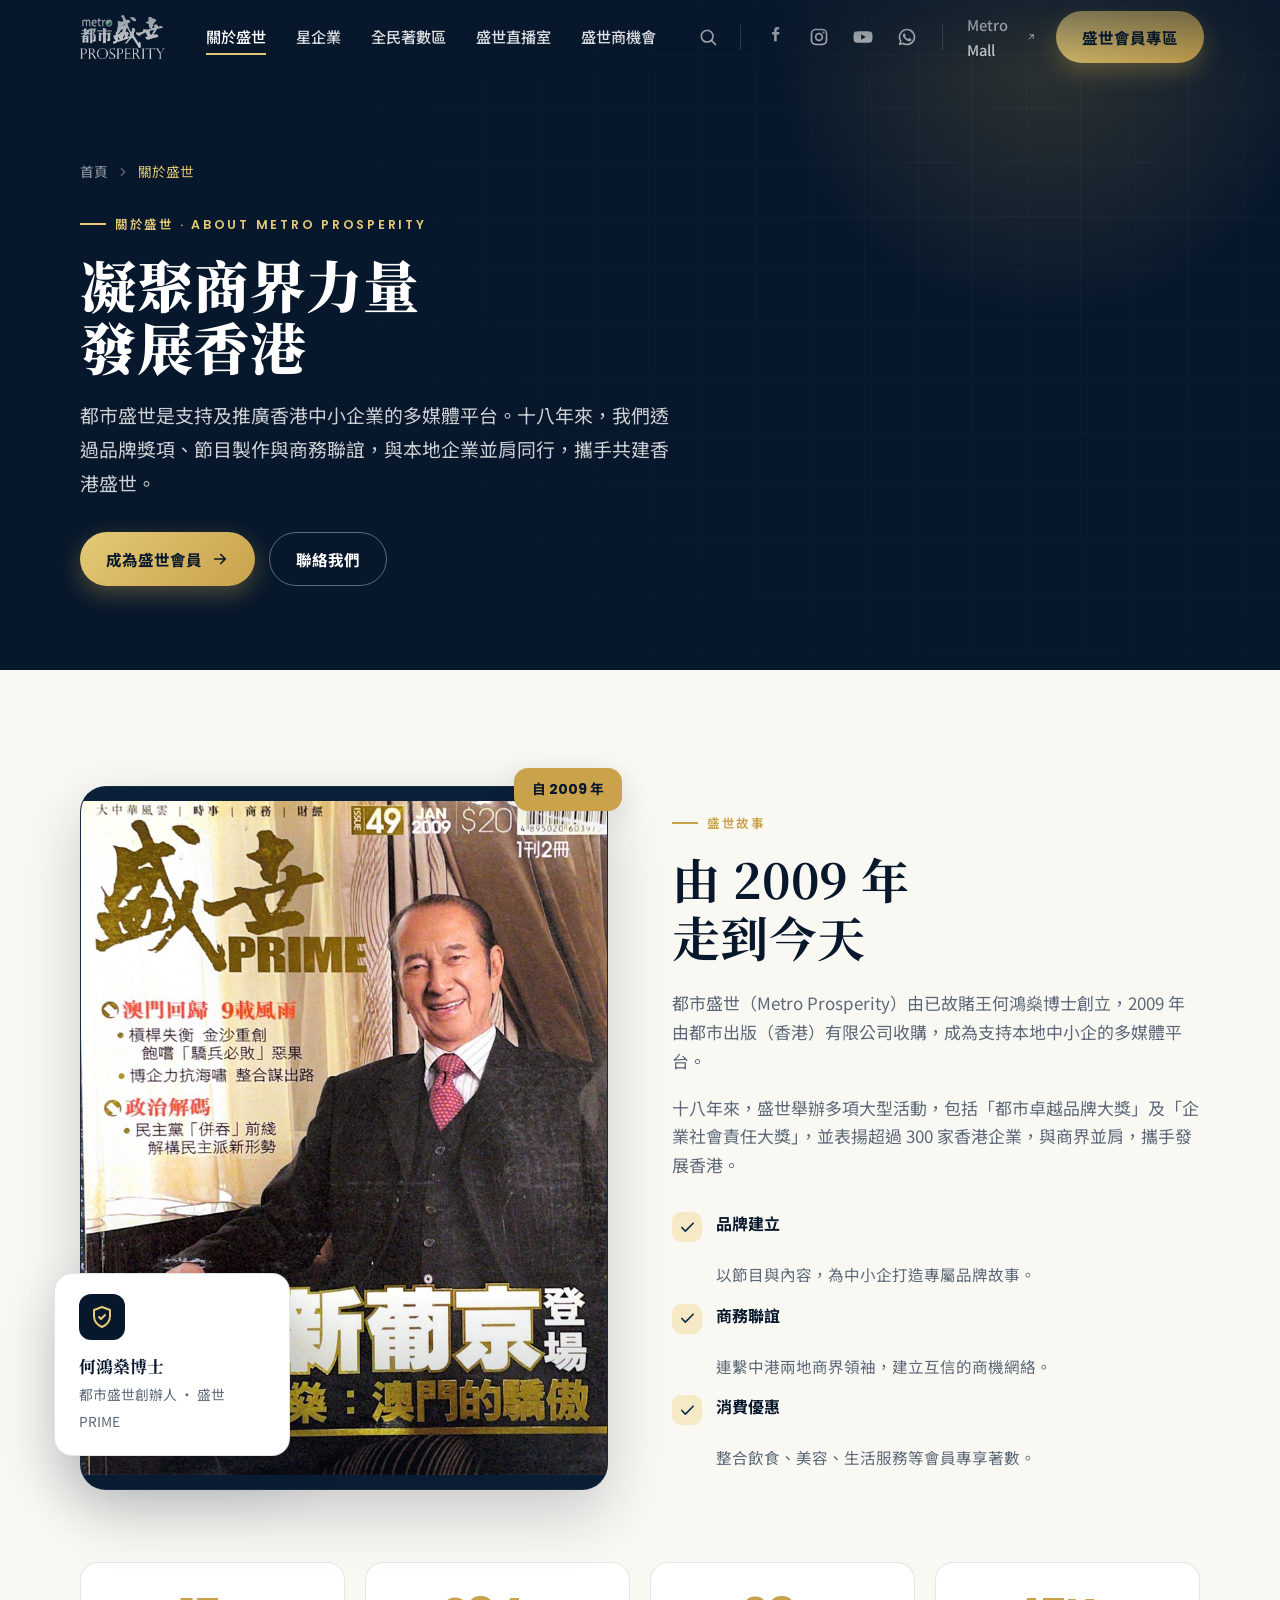
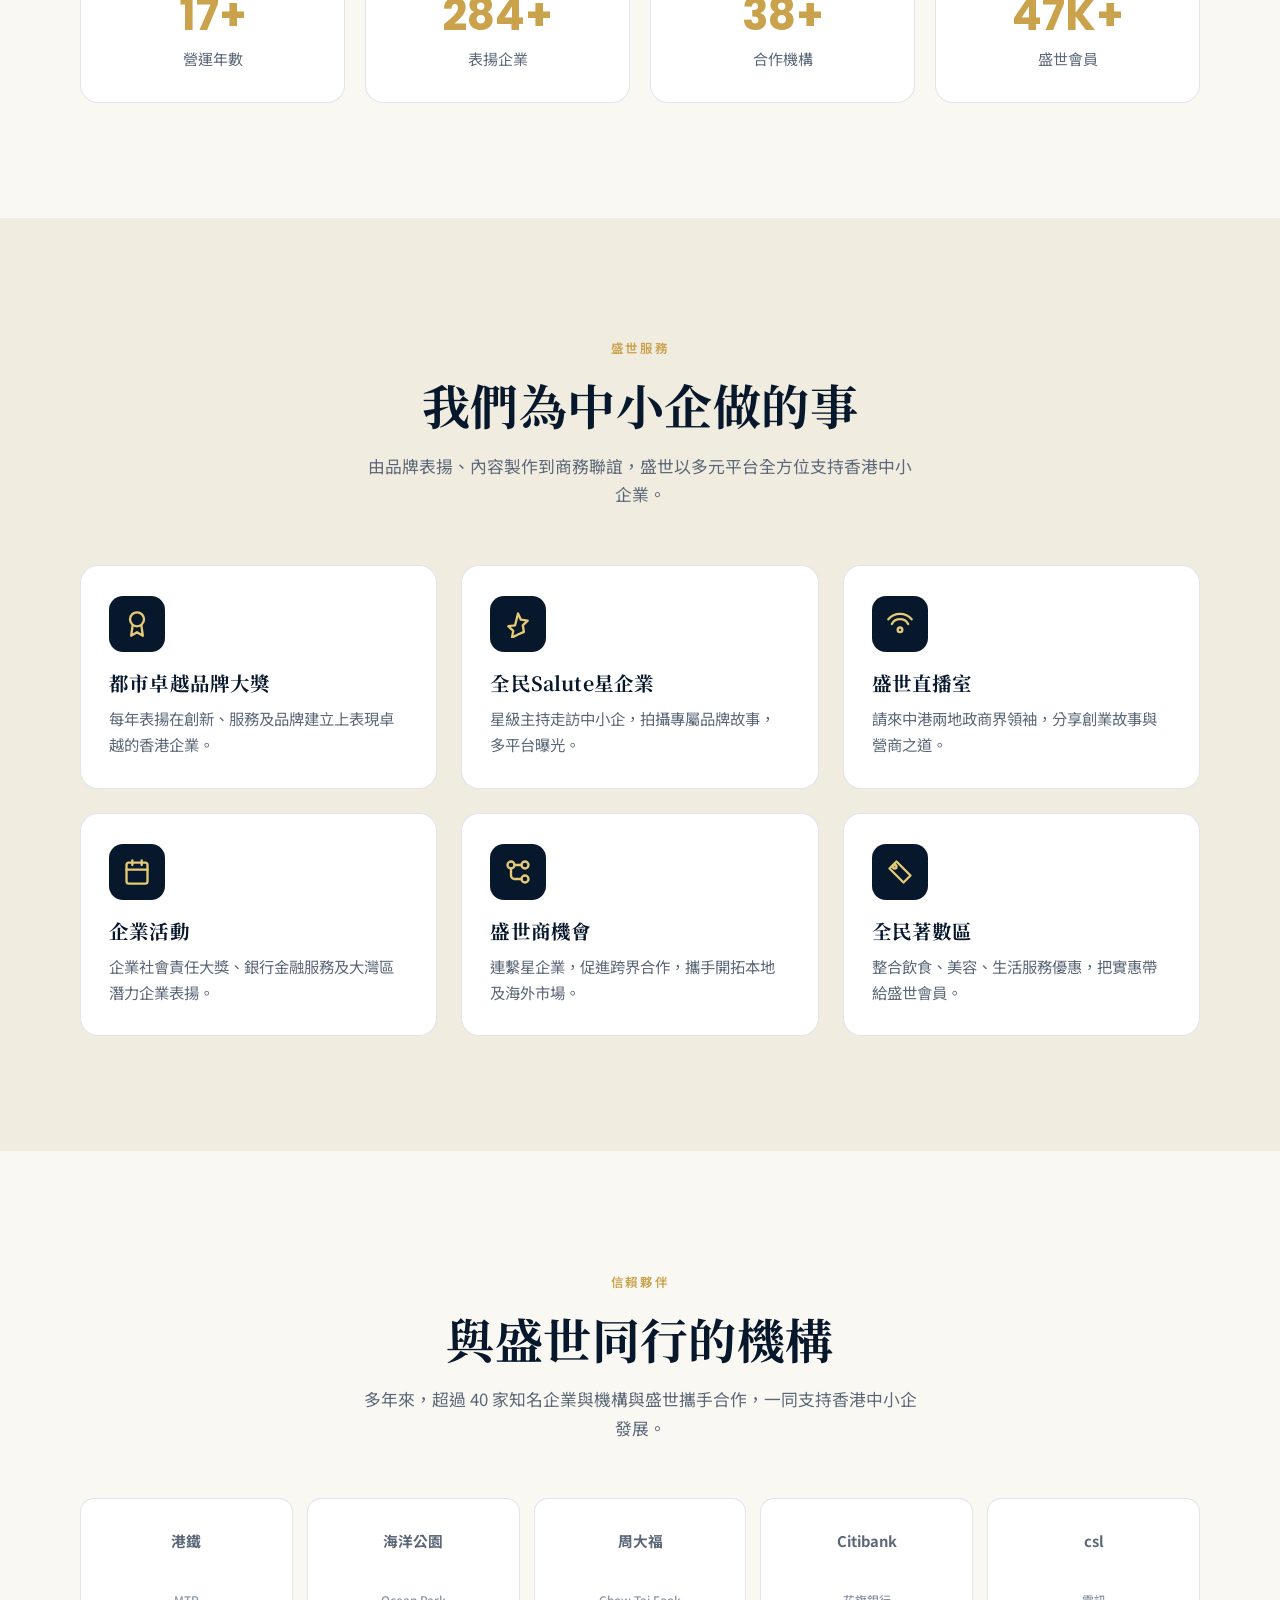
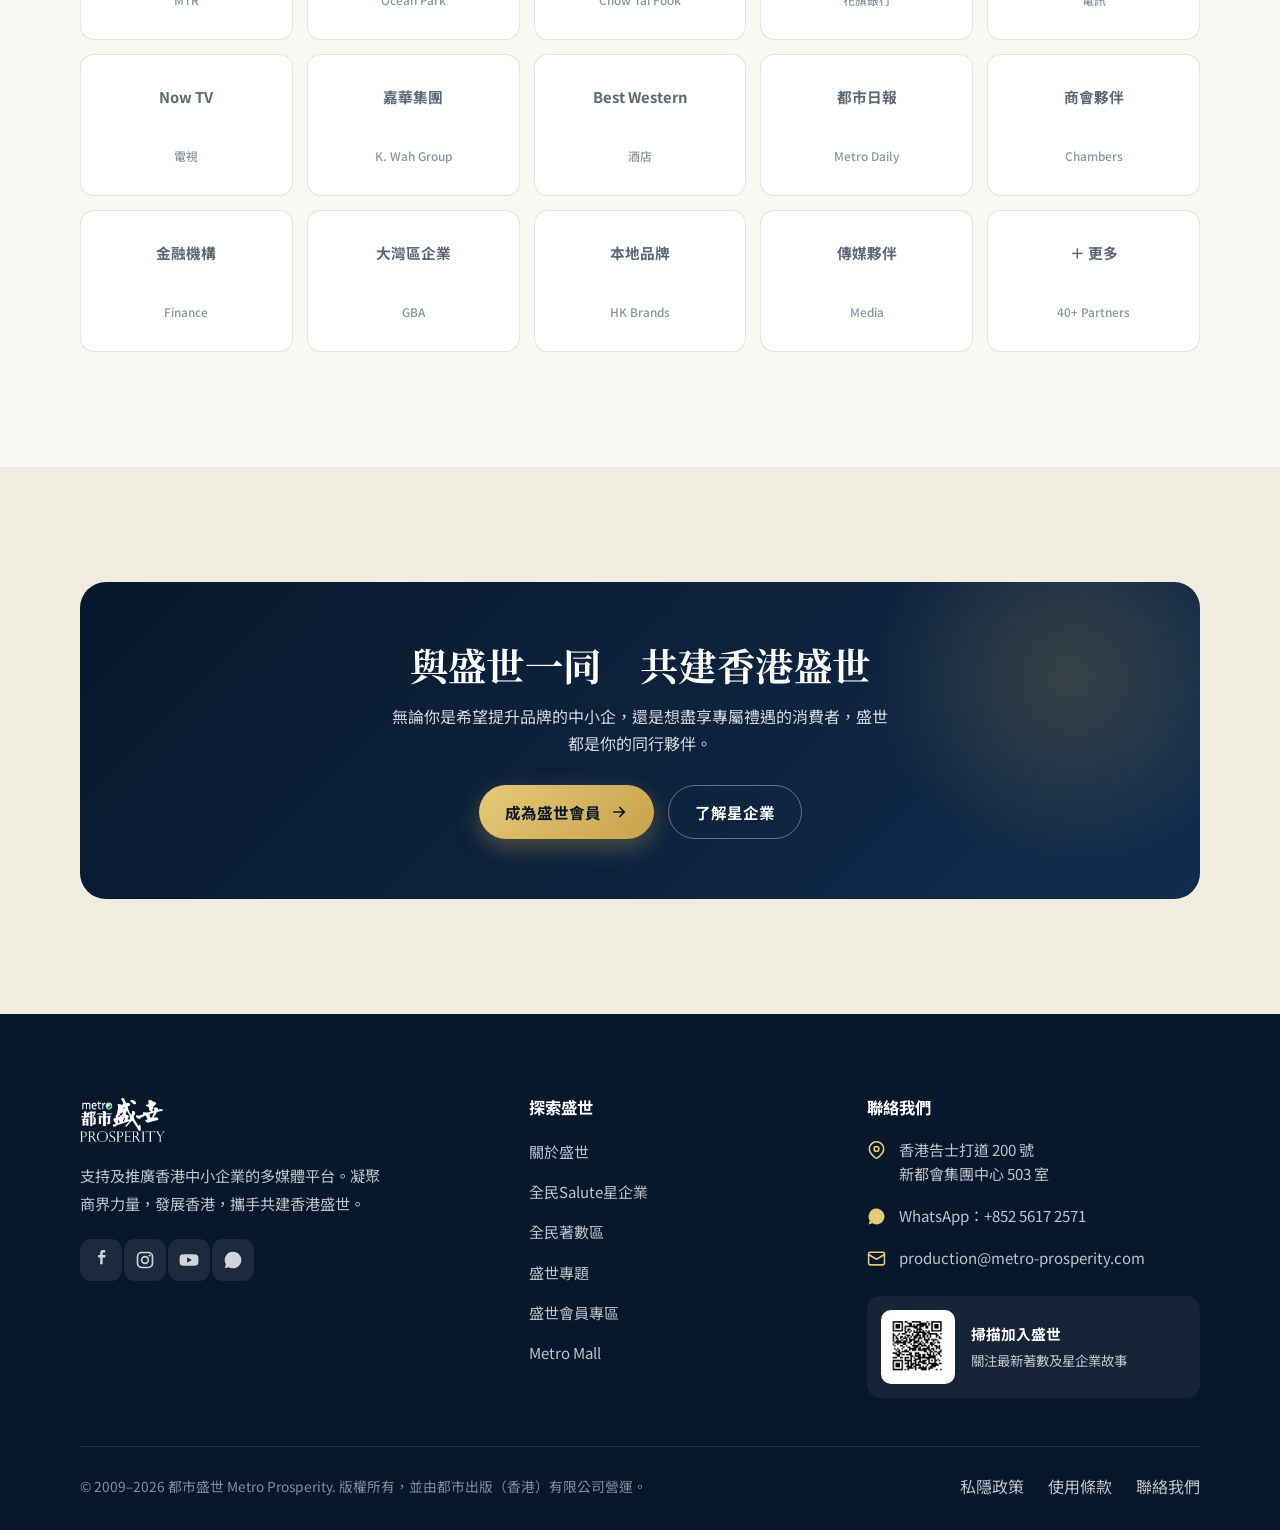
==== about.html @ 8dd64ad9 "Add files via upload" ====
<!DOCTYPE html>
<html lang="zh-Hant">
<head>
<meta charset="UTF-8" />
<meta name="viewport" content="width=device-width, initial-scale=1, viewport-fit=cover" />
<meta name="theme-color" content="#0A1A2F" />
<title>關於盛世 ｜ 都市盛世 Metro Prosperity</title>
<meta name="description" content="都市盛世 Metro Prosperity 是支持及推廣香港中小企業的多媒體平台。十八年來透過品牌獎項、節目製作與商務聯誼，與本地企業並肩同行，凝聚商界力量，發展香港。" />
<link rel="preconnect" href="https://fonts.googleapis.com" />
<link rel="preconnect" href="https://fonts.gstatic.com" crossorigin />
<link href="https://fonts.googleapis.com/css2?family=Noto+Sans+TC:wght@300;400;500;700;900&family=Noto+Serif+TC:wght@500;600;700;900&family=Poppins:wght@500;600;700&display=swap" rel="stylesheet" />
<link rel="stylesheet" href="assets/css/styles.css" />
</head>
<body>
<a class="skip-link" href="#main">跳至主要內容</a>

<!-- ============================= HEADER ============================= -->
<header class="site-header" id="header">
  <div class="container nav">
    <a class="brand" href="index.html" aria-label="都市盛世 Metro Prosperity 首頁">
      <img class="brand-logo" src="assets/img/logo.png" alt="都市盛世 Metro Prosperity" width="180" height="44" />
    </a>
    <nav class="nav-links" aria-label="主要導覽">
      <a href="about.html" class="active" aria-current="page">關於盛世</a>
      <a href="star-company.html">星企業</a>
      <a href="deals.html">全民著數區</a>
      <a href="index.html#live">盛世直播室</a>
      <a href="index.html#biz">盛世商機會</a>
    </nav>
    <div class="nav-right">
      <button class="icon-btn" id="searchOpen" aria-label="搜尋網站">
        <svg viewBox="0 0 24 24" fill="none" stroke="currentColor" stroke-width="2" stroke-linecap="round"><circle cx="11" cy="11" r="7"/><path d="m21 21-4.3-4.3"/></svg>
      </button>
      <span class="nav-divider"></span>
      <div class="socials" aria-label="社交媒體">
        <a class="icon-btn" href="https://www.facebook.com/MetroProsperity/" target="_blank" rel="noopener noreferrer" aria-label="Facebook"><svg viewBox="0 0 24 24" fill="currentColor"><path d="M14 9h3l.5-3H14V4.5c0-.9.3-1.5 1.6-1.5H17V.3C16.7.2 15.8 0 14.7 0 12.3 0 11 1.4 11 4v2H8.5v3H11v8h3z"/></svg></a>
        <a class="icon-btn" href="https://www.instagram.com/metroprosperity/" target="_blank" rel="noopener noreferrer" aria-label="Instagram"><svg viewBox="0 0 24 24" fill="none" stroke="currentColor" stroke-width="2"><rect x="3" y="3" width="18" height="18" rx="5"/><circle cx="12" cy="12" r="4"/><circle cx="17.5" cy="6.5" r="1.2" fill="currentColor" stroke="none"/></svg></a>
        <a class="icon-btn" href="https://www.youtube.com/channel/UCqIKnZtAQFmlDrozKTFHBTg" target="_blank" rel="noopener noreferrer" aria-label="YouTube"><svg viewBox="0 0 24 24" fill="currentColor"><path d="M23 7.5a3 3 0 0 0-2.1-2.1C19 5 12 5 12 5s-7 0-8.9.4A3 3 0 0 0 1 7.5 31 31 0 0 0 .6 12 31 31 0 0 0 1 16.5a3 3 0 0 0 2.1 2.1C5 19 12 19 12 19s7 0 8.9-.4a3 3 0 0 0 2.1-2.1A31 31 0 0 0 23.4 12 31 31 0 0 0 23 7.5zM9.8 15.3V8.7l5.7 3.3z"/></svg></a>
        <a class="icon-btn" href="https://wa.me/85256172571" target="_blank" rel="noopener noreferrer" aria-label="WhatsApp"><svg viewBox="0 0 24 24" fill="currentColor"><path d="M12 2a10 10 0 0 0-8.5 15.2L2 22l4.9-1.4A10 10 0 1 0 12 2zm0 18a8 8 0 0 1-4.1-1.1l-.3-.2-2.9.8.8-2.8-.2-.3A8 8 0 1 1 12 20zm4.4-6c-.2-.1-1.4-.7-1.6-.8s-.4-.1-.5.1-.6.8-.8 1-.3.1-.5 0a6.5 6.5 0 0 1-3.2-2.8c-.2-.4.2-.4.6-1.2.1-.2 0-.3 0-.5l-.7-1.7c-.2-.5-.4-.4-.5-.4h-.5a1 1 0 0 0-.7.3c-.3.3-.9.9-.9 2.1s.9 2.5 1 2.6 1.8 2.8 4.4 3.9c1.6.7 2.2.7 3 .6.5-.1 1.4-.6 1.6-1.1s.2-1 .1-1.1-.2-.2-.5-.3z"/></svg></a>
      </div>
      <span class="nav-divider"></span>
      <a class="mall-link" href="https://metro-mall.co/" target="_blank" rel="noopener noreferrer">Metro Mall <svg viewBox="0 0 24 24" fill="none" stroke="currentColor" stroke-width="2" stroke-linecap="round"><path d="M7 17 17 7M9 7h8v8"/></svg></a>
      <a class="btn btn-primary" href="https://metro-prosperity.com/metro-membership/" target="_blank" rel="noopener noreferrer">盛世會員專區</a>
      <button class="hamburger" id="menuOpen" aria-label="開啟選單" aria-expanded="false">
        <span></span><span></span><span></span>
      </button>
    </div>
  </div>
</header>

<!-- ============================= SEARCH OVERLAY ============================= -->
<div class="search-overlay" id="searchOverlay" role="dialog" aria-modal="true" aria-label="搜尋">
  <button class="search-close" id="searchClose" aria-label="關閉搜尋">
    <svg viewBox="0 0 24 24" fill="none" stroke="currentColor" stroke-width="2" stroke-linecap="round"><path d="M18 6 6 18M6 6l12 12"/></svg>
  </button>
  <div class="search-box">
    <label for="searchInput">搜尋盛世</label>
    <form class="search-field" id="searchForm" role="search" action="https://metro-prosperity.com/" method="get" target="_blank">
      <svg viewBox="0 0 24 24" fill="none" stroke="currentColor" stroke-width="2" stroke-linecap="round"><circle cx="11" cy="11" r="7"/><path d="m21 21-4.3-4.3"/></svg>
      <input id="searchInput" name="s" type="search" placeholder="搜尋星企業、著數優惠、盛世專題…" autocomplete="off" />
      <button type="submit">搜尋</button>
    </form>
    <div class="search-tags">
      <span>熱門搜尋：</span>
      <a href="https://metro-prosperity.com/?s=%E6%98%9F%E4%BC%81%E6%A5%AD" target="_blank" rel="noopener noreferrer">星企業</a>
      <a href="https://metro-prosperity.com/?s=%E8%91%97%E6%95%B8" target="_blank" rel="noopener noreferrer">著數優惠</a>
      <a href="https://metro-prosperity.com/?s=%E7%9B%9B%E4%B8%96%E5%B0%88%E9%A1%8C" target="_blank" rel="noopener noreferrer">盛世專題</a>
      <a href="https://metro-prosperity.com/metro-membership/" target="_blank" rel="noopener noreferrer">會員優惠</a>
    </div>
  </div>
</div>

<!-- ============================= MOBILE DRAWER ============================= -->
<div class="scrim" id="scrim"></div>
<aside class="drawer" id="drawer" aria-label="行動裝置選單" aria-hidden="true">
  <div class="drawer-top">
    <img class="brand-logo" src="assets/img/logo.png" alt="都市盛世 Metro Prosperity" width="180" height="44" />
    <button class="drawer-close" id="menuClose" aria-label="關閉選單">
      <svg viewBox="0 0 24 24" fill="none" stroke="currentColor" stroke-width="2" stroke-linecap="round"><path d="M18 6 6 18M6 6l12 12"/></svg>
    </button>
  </div>
  <nav class="drawer-links" aria-label="行動裝置主要導覽">
    <a href="index.html">首頁<svg viewBox="0 0 24 24" fill="none" stroke="currentColor" stroke-width="2" stroke-linecap="round"><path d="m9 6 6 6-6 6"/></svg></a>
    <a href="about.html">關於盛世<svg viewBox="0 0 24 24" fill="none" stroke="currentColor" stroke-width="2" stroke-linecap="round"><path d="m9 6 6 6-6 6"/></svg></a>
    <a href="star-company.html">全民Salute星企業<svg viewBox="0 0 24 24" fill="none" stroke="currentColor" stroke-width="2" stroke-linecap="round"><path d="m9 6 6 6-6 6"/></svg></a>
    <a href="deals.html">全民著數區<svg viewBox="0 0 24 24" fill="none" stroke="currentColor" stroke-width="2" stroke-linecap="round"><path d="m9 6 6 6-6 6"/></svg></a>
    <a href="index.html#live">盛世直播室<svg viewBox="0 0 24 24" fill="none" stroke="currentColor" stroke-width="2" stroke-linecap="round"><path d="m9 6 6 6-6 6"/></svg></a>
    <a href="index.html#biz">盛世商機會<svg viewBox="0 0 24 24" fill="none" stroke="currentColor" stroke-width="2" stroke-linecap="round"><path d="m9 6 6 6-6 6"/></svg></a>
    <a href="https://metro-mall.co/" target="_blank" rel="noopener noreferrer">Metro Mall<svg viewBox="0 0 24 24" fill="none" stroke="currentColor" stroke-width="2" stroke-linecap="round"><path d="M7 17 17 7M9 7h8v8"/></svg></a>
  </nav>
  <a class="btn btn-primary" href="https://metro-prosperity.com/metro-membership/" target="_blank" rel="noopener noreferrer">盛世會員專區</a>
  <div class="drawer-socials" aria-label="社交媒體">
    <a class="icon-btn" href="https://www.facebook.com/MetroProsperity/" target="_blank" rel="noopener noreferrer" aria-label="Facebook"><svg viewBox="0 0 24 24" fill="currentColor"><path d="M14 9h3l.5-3H14V4.5c0-.9.3-1.5 1.6-1.5H17V.3C16.7.2 15.8 0 14.7 0 12.3 0 11 1.4 11 4v2H8.5v3H11v8h3z"/></svg></a>
    <a class="icon-btn" href="https://www.instagram.com/metroprosperity/" target="_blank" rel="noopener noreferrer" aria-label="Instagram"><svg viewBox="0 0 24 24" fill="none" stroke="currentColor" stroke-width="2"><rect x="3" y="3" width="18" height="18" rx="5"/><circle cx="12" cy="12" r="4"/><circle cx="17.5" cy="6.5" r="1.2" fill="currentColor" stroke="none"/></svg></a>
    <a class="icon-btn" href="https://www.youtube.com/channel/UCqIKnZtAQFmlDrozKTFHBTg" target="_blank" rel="noopener noreferrer" aria-label="YouTube"><svg viewBox="0 0 24 24" fill="currentColor"><path d="M23 7.5a3 3 0 0 0-2.1-2.1C19 5 12 5 12 5s-7 0-8.9.4A3 3 0 0 0 1 7.5 31 31 0 0 0 .6 12 31 31 0 0 0 1 16.5a3 3 0 0 0 2.1 2.1C5 19 12 19 12 19s7 0 8.9-.4a3 3 0 0 0 2.1-2.1A31 31 0 0 0 23.4 12 31 31 0 0 0 23 7.5zM9.8 15.3V8.7l5.7 3.3z"/></svg></a>
    <a class="icon-btn" href="https://wa.me/85256172571" target="_blank" rel="noopener noreferrer" aria-label="WhatsApp"><svg viewBox="0 0 24 24" fill="currentColor"><path d="M12 2a10 10 0 0 0-8.5 15.2L2 22l4.9-1.4A10 10 0 1 0 12 2zm4.4 12c-.2-.1-1.4-.7-1.6-.8s-.4-.1-.5.1-.6.8-.8 1-.3.1-.5 0a6.5 6.5 0 0 1-3.2-2.8c-.2-.4.2-.4.6-1.2.1-.2 0-.3 0-.5l-.7-1.7c-.2-.5-.4-.4-.5-.4h-.5a1 1 0 0 0-.7.3c-.3.3-.9.9-.9 2.1s.9 2.5 1 2.6 1.8 2.8 4.4 3.9c1.6.7 2.2.7 3 .6.5-.1 1.4-.6 1.6-1.1s.2-1 .1-1.1-.2-.2-.5-.3z"/></svg></a>
  </div>
  <p class="drawer-tagline">凝聚商界力量，發展香港。<br/>支持及推廣香港中小企業的多媒體平台。</p>
</aside>

<main id="main">

<!-- ============================= PAGE HERO ============================= -->
<section class="page-hero">
  <div class="container">
    <div class="inner">
      <nav class="breadcrumb" aria-label="麵包屑">
        <a href="index.html">首頁</a>
        <svg viewBox="0 0 24 24" fill="none" stroke="currentColor" stroke-width="2" stroke-linecap="round"><path d="m9 6 6 6-6 6"/></svg>
        <span class="current">關於盛世</span>
      </nav>
      <span class="eyebrow">關於盛世 · About Metro Prosperity</span>
      <h1>凝聚商界力量<br/>發展香港</h1>
      <p>都市盛世是支持及推廣香港中小企業的多媒體平台。十八年來，我們透過品牌獎項、節目製作與商務聯誼，與本地企業並肩同行，攜手共建香港盛世。</p>
      <div class="hero-cta">
        <a class="btn btn-primary" href="https://metro-prosperity.com/metro-membership/" target="_blank" rel="noopener noreferrer">成為盛世會員
          <svg viewBox="0 0 24 24" fill="none" stroke="currentColor" stroke-width="2.2" stroke-linecap="round"><path d="M5 12h14M13 6l6 6-6 6"/></svg>
        </a>
        <a class="btn btn-on-dark" href="https://wa.me/85256172571" target="_blank" rel="noopener noreferrer">聯絡我們</a>
      </div>
    </div>
  </div>
</section>

<!-- ============================= STORY ============================= -->
<section class="section about">
  <div class="container about-grid">
    <div class="about-visual" data-reveal>
      <div class="frame">
        <span class="ph" style="background-image:url('assets/img/founder.jpg')"></span>
        <span class="duo"></span>
      </div>
      <span class="ribbon">自 2009 年</span>
      <div class="floater">
        <div class="badge"><svg viewBox="0 0 24 24" fill="none" stroke="currentColor" stroke-width="2" stroke-linecap="round" stroke-linejoin="round"><path d="M12 2 4 5v6c0 5 3.5 9 8 11 4.5-2 8-6 8-11V5z"/><path d="m9 12 2 2 4-4"/></svg></div>
        <b>何鴻燊博士</b>
        <span>都市盛世創辦人 · 盛世 PRIME</span>
      </div>
    </div>
    <div class="about-body">
      <div class="sec-head" data-reveal data-delay="1" style="margin-bottom:0">
        <span class="eyebrow">盛世故事</span>
        <h2 class="sec-title">由 2009 年<br/>走到今天</h2>
      </div>
      <p data-reveal data-delay="1">都市盛世（Metro Prosperity）由已故賭王何鴻燊博士創立，2009 年由都市出版（香港）有限公司收購，成為支持本地中小企的多媒體平台。</p>
      <p data-reveal data-delay="2">十八年來，盛世舉辦多項大型活動，包括「都市卓越品牌大獎」及「企業社會責任大獎」，並表揚超過 300 家香港企業，與商界並肩，攜手發展香港。</p>
      <ul class="about-mission">
        <li data-reveal data-delay="1"><span class="tick"><svg viewBox="0 0 24 24" fill="none" stroke="currentColor" stroke-width="2.4" stroke-linecap="round" stroke-linejoin="round"><path d="m20 6-11 11-5-5"/></svg></span><div><b>品牌建立</b><p>以節目與內容，為中小企打造專屬品牌故事。</p></div></li>
        <li data-reveal data-delay="2"><span class="tick"><svg viewBox="0 0 24 24" fill="none" stroke="currentColor" stroke-width="2.4" stroke-linecap="round" stroke-linejoin="round"><path d="m20 6-11 11-5-5"/></svg></span><div><b>商務聯誼</b><p>連繫中港兩地商界領袖，建立互信的商機網絡。</p></div></li>
        <li data-reveal data-delay="3"><span class="tick"><svg viewBox="0 0 24 24" fill="none" stroke="currentColor" stroke-width="2.4" stroke-linecap="round" stroke-linejoin="round"><path d="m20 6-11 11-5-5"/></svg></span><div><b>消費優惠</b><p>整合飲食、美容、生活服務等會員專享著數。</p></div></li>
      </ul>
    </div>
  </div>

  <div class="container">
    <div class="stats-strip">
      <div class="stat" data-reveal><div class="num"><span data-count="18">0</span><span>+</span></div><div class="lab">營運年數</div></div>
      <div class="stat" data-reveal data-delay="1"><div class="num"><span data-count="300">0</span><span>+</span></div><div class="lab">表揚企業</div></div>
      <div class="stat" data-reveal data-delay="2"><div class="num"><span data-count="40">0</span><span>+</span></div><div class="lab">合作機構</div></div>
      <div class="stat" data-reveal data-delay="3"><div class="num"><span data-count="50">0</span><span>K+</span></div><div class="lab">盛世會員</div></div>
    </div>
  </div>
</section>

<!-- ============================= WHAT WE DO ============================= -->
<section class="section awards">
  <div class="container">
    <div class="sec-head center" data-reveal>
      <span class="eyebrow">盛世服務</span>
      <h2 class="sec-title">我們為中小企做的事</h2>
      <p class="sec-intro">由品牌表揚、內容製作到商務聯誼，盛世以多元平台全方位支持香港中小企業。</p>
    </div>
    <div class="feature-grid">
      <div class="feature-card" data-reveal>
        <div class="ic"><svg viewBox="0 0 24 24" fill="none" stroke="currentColor" stroke-width="2" stroke-linecap="round" stroke-linejoin="round"><circle cx="12" cy="8" r="6"/><path d="M8.2 13.5 7 22l5-3 5 3-1.2-8.5"/></svg></div>
        <h3>都市卓越品牌大獎</h3><p>每年表揚在創新、服務及品牌建立上表現卓越的香港企業。</p>
      </div>
      <a class="feature-card" href="star-company.html" data-reveal data-delay="1">
        <div class="ic"><svg viewBox="0 0 24 24" fill="none" stroke="currentColor" stroke-width="2" stroke-linecap="round" stroke-linejoin="round"><path d="m12 3 2.5 5.3 5.8.8-4.2 4 1 5.7L12 21l-5.1 2.6 1-5.7-4.2-4 5.8-.8z"/></svg></div>
        <h3>全民Salute星企業</h3><p>星級主持走訪中小企，拍攝專屬品牌故事，多平台曝光。</p>
      </a>
      <a class="feature-card" href="index.html#live" data-reveal data-delay="2">
        <div class="ic"><svg viewBox="0 0 24 24" fill="none" stroke="currentColor" stroke-width="2" stroke-linecap="round" stroke-linejoin="round"><path d="M2 8a13 13 0 0 1 20 0M5 12a8 8 0 0 1 14 0"/><circle cx="12" cy="17" r="2"/></svg></div>
        <h3>盛世直播室</h3><p>請來中港兩地政商界領袖，分享創業故事與營商之道。</p>
      </a>
      <div class="feature-card" data-reveal>
        <div class="ic"><svg viewBox="0 0 24 24" fill="none" stroke="currentColor" stroke-width="2" stroke-linecap="round" stroke-linejoin="round"><rect x="3" y="4" width="18" height="18" rx="2"/><path d="M16 2v4M8 2v4M3 10h18"/></svg></div>
        <h3>企業活動</h3><p>企業社會責任大獎、銀行金融服務及大灣區潛力企業表揚。</p>
      </div>
      <a class="feature-card" href="index.html#biz" data-reveal data-delay="1">
        <div class="ic"><svg viewBox="0 0 24 24" fill="none" stroke="currentColor" stroke-width="2" stroke-linecap="round" stroke-linejoin="round"><circle cx="6" cy="6" r="3"/><circle cx="18" cy="18" r="3"/><circle cx="18" cy="6" r="3"/><path d="M9 6h6M6 9v6a3 3 0 0 0 3 3h6"/></svg></div>
        <h3>盛世商機會</h3><p>連繫星企業，促進跨界合作，攜手開拓本地及海外市場。</p>
      </a>
      <a class="feature-card" href="deals.html" data-reveal data-delay="2">
        <div class="ic"><svg viewBox="0 0 24 24" fill="none" stroke="currentColor" stroke-width="2" stroke-linecap="round" stroke-linejoin="round"><path d="M3 9 9 3l12 12-6 6z"/><circle cx="7.5" cy="7.5" r="1.5"/></svg></div>
        <h3>全民著數區</h3><p>整合飲食、美容、生活服務優惠，把實惠帶給盛世會員。</p>
      </a>
    </div>
  </div>
</section>

<!-- ============================= PARTNERS ============================= -->
<section class="section">
  <div class="container">
    <div class="sec-head center" data-reveal>
      <span class="eyebrow">信賴夥伴</span>
      <h2 class="sec-title">與盛世同行的機構</h2>
      <p class="sec-intro">多年來，超過 40 家知名企業與機構與盛世攜手合作，一同支持香港中小企發展。</p>
    </div>
    <div class="partner-grid" data-reveal>
      <div class="p">港鐵<small>MTR</small></div>
      <div class="p">海洋公園<small>Ocean Park</small></div>
      <div class="p">周大福<small>Chow Tai Fook</small></div>
      <div class="p">Citibank<small>花旗銀行</small></div>
      <div class="p">csl<small>電訊</small></div>
      <div class="p">Now TV<small>電視</small></div>
      <div class="p">嘉華集團<small>K. Wah Group</small></div>
      <div class="p">Best Western<small>酒店</small></div>
      <div class="p">都市日報<small>Metro Daily</small></div>
      <div class="p">商會夥伴<small>Chambers</small></div>
      <div class="p">金融機構<small>Finance</small></div>
      <div class="p">大灣區企業<small>GBA</small></div>
      <div class="p">本地品牌<small>HK Brands</small></div>
      <div class="p">傳媒夥伴<small>Media</small></div>
      <div class="p">＋ 更多<small>40+ Partners</small></div>
    </div>
  </div>
</section>

<!-- ============================= CTA BAND ============================= -->
<section class="section cta-band">
  <div class="container">
    <div class="inner" data-reveal>
      <h2>與盛世一同　共建香港盛世</h2>
      <p>無論你是希望提升品牌的中小企，還是想盡享專屬禮遇的消費者，盛世都是你的同行夥伴。</p>
      <div class="hero-cta">
        <a class="btn btn-primary" href="https://metro-prosperity.com/metro-membership/" target="_blank" rel="noopener noreferrer">成為盛世會員
          <svg viewBox="0 0 24 24" fill="none" stroke="currentColor" stroke-width="2.2" stroke-linecap="round"><path d="M5 12h14M13 6l6 6-6 6"/></svg>
        </a>
        <a class="btn btn-on-dark" href="star-company.html">了解星企業</a>
      </div>
    </div>
  </div>
</section>

</main>

<!-- ============================= FOOTER ============================= -->
<footer class="site-footer">
  <div class="container">
    <div class="footer-grid">
      <div class="footer-brand">
        <a class="brand" href="index.html"><img class="brand-logo" src="assets/img/logo.png" alt="都市盛世 Metro Prosperity" width="180" height="44" /></a>
        <p>支持及推廣香港中小企業的多媒體平台。凝聚商界力量，發展香港，攜手共建香港盛世。</p>
        <div class="socials">
          <a class="icon-btn" href="https://www.facebook.com/MetroProsperity/" target="_blank" rel="noopener noreferrer" aria-label="Facebook"><svg viewBox="0 0 24 24" fill="currentColor"><path d="M14 9h3l.5-3H14V4.5c0-.9.3-1.5 1.6-1.5H17V.3C16.7.2 15.8 0 14.7 0 12.3 0 11 1.4 11 4v2H8.5v3H11v8h3z"/></svg></a>
          <a class="icon-btn" href="https://www.instagram.com/metroprosperity/" target="_blank" rel="noopener noreferrer" aria-label="Instagram"><svg viewBox="0 0 24 24" fill="none" stroke="currentColor" stroke-width="2"><rect x="3" y="3" width="18" height="18" rx="5"/><circle cx="12" cy="12" r="4"/><circle cx="17.5" cy="6.5" r="1.2" fill="currentColor" stroke="none"/></svg></a>
          <a class="icon-btn" href="https://www.youtube.com/channel/UCqIKnZtAQFmlDrozKTFHBTg" target="_blank" rel="noopener noreferrer" aria-label="YouTube"><svg viewBox="0 0 24 24" fill="currentColor"><path d="M23 7.5a3 3 0 0 0-2.1-2.1C19 5 12 5 12 5s-7 0-8.9.4A3 3 0 0 0 1 7.5 31 31 0 0 0 .6 12 31 31 0 0 0 1 16.5a3 3 0 0 0 2.1 2.1C5 19 12 19 12 19s7 0 8.9-.4a3 3 0 0 0 2.1-2.1A31 31 0 0 0 23.4 12 31 31 0 0 0 23 7.5zM9.8 15.3V8.7l5.7 3.3z"/></svg></a>
          <a class="icon-btn" href="https://wa.me/85256172571" target="_blank" rel="noopener noreferrer" aria-label="WhatsApp"><svg viewBox="0 0 24 24" fill="currentColor"><path d="M12 2a10 10 0 0 0-8.5 15.2L2 22l4.9-1.4A10 10 0 1 0 12 2zm4.4 12c-.2-.1-1.4-.7-1.6-.8s-.4-.1-.5.1-.6.8-.8 1-.3.1-.5 0a6.5 6.5 0 0 1-3.2-2.8c-.2-.4.2-.4.6-1.2.1-.2 0-.3 0-.5l-.7-1.7c-.2-.5-.4-.4-.5-.4h-.5a1 1 0 0 0-.7.3c-.3.3-.9.9-.9 2.1s.9 2.5 1 2.6 1.8 2.8 4.4 3.9c1.6.7 2.2.7 3 .6.5-.1 1.4-.6 1.6-1.1s.2-1 .1-1.1-.2-.2-.5-.3z"/></svg></a>
        </div>
      </div>
      <div class="footer-col">
        <h4>探索盛世</h4>
        <ul>
          <li><a href="about.html">關於盛世</a></li>
          <li><a href="star-company.html">全民Salute星企業</a></li>
          <li><a href="deals.html">全民著數區</a></li>
          <li><a href="https://metro-prosperity.com/prosperity-topics/" target="_blank" rel="noopener noreferrer">盛世專題</a></li>
          <li><a href="https://metro-prosperity.com/metro-membership/" target="_blank" rel="noopener noreferrer">盛世會員專區</a></li>
          <li><a href="https://metro-mall.co/" target="_blank" rel="noopener noreferrer">Metro Mall</a></li>
        </ul>
      </div>
      <div class="footer-col footer-contact">
        <h4>聯絡我們</h4>
        <div class="row"><svg viewBox="0 0 24 24" fill="none" stroke="currentColor" stroke-width="2" stroke-linecap="round" stroke-linejoin="round"><path d="M21 10c0 6-9 12-9 12s-9-6-9-12a9 9 0 0 1 18 0z"/><circle cx="12" cy="10" r="3"/></svg><span>香港告士打道 200 號<br/>新都會集團中心 503 室</span></div>
        <div class="row"><svg viewBox="0 0 24 24" fill="currentColor"><path d="M12 2a10 10 0 0 0-8.5 15.2L2 22l4.9-1.4A10 10 0 1 0 12 2z"/></svg><a href="https://wa.me/85256172571" target="_blank" rel="noopener noreferrer">WhatsApp：+852 5617 2571</a></div>
        <div class="row"><svg viewBox="0 0 24 24" fill="none" stroke="currentColor" stroke-width="2" stroke-linecap="round" stroke-linejoin="round"><rect x="2" y="4" width="20" height="16" rx="2"/><path d="m2 7 10 6 10-6"/></svg><a href="mailto:production@metro-prosperity.com">production@metro-prosperity.com</a></div>
        <div class="footer-qr">
          <div class="qr"><img src="assets/img/qrcode.png" alt="掃描加入都市盛世 QR Code" width="74" height="74" /></div>
          <div><b>掃描加入盛世</b><span>關注最新著數及星企業故事</span></div>
        </div>
      </div>
    </div>
    <div class="footer-bottom">
      <span class="copy">© 2009–2026 都市盛世 Metro Prosperity. 版權所有，並由都市出版（香港）有限公司營運。</span>
      <div class="links">
        <a href="https://metro-prosperity.com/privacy-policy/" target="_blank" rel="noopener noreferrer">私隱政策</a>
        <a href="https://metro-prosperity.com/terms-of-use/" target="_blank" rel="noopener noreferrer">使用條款</a>
        <a href="mailto:production@metro-prosperity.com">聯絡我們</a>
      </div>
    </div>
  </div>
</footer>

<button class="to-top" id="toTop" aria-label="返回頂部">
  <svg viewBox="0 0 24 24" fill="none" stroke="currentColor" stroke-width="2.2" stroke-linecap="round" stroke-linejoin="round"><path d="m18 15-6-6-6 6"/></svg>
</button>

<script src="assets/js/main.js"></script>
</body>
</html>
---- assets/css/styles.css ----
/* ============================================================
   Metro Prosperity 都市盛世 — redesigned site stylesheet
   Palette: deep prestige navy + refined gold, warm paper
   ============================================================ */
:root{
  --navy-900:#08182C;
  --navy-800:#0A1F38;
  --navy-700:#102C4E;
  --navy-600:#16385F;
  --gold:#C9A24B;
  --gold-300:#E4C977;
  --gold-100:#F5E9C6;
  --ink:#13202E;
  --muted:#5C6878;
  --muted-light:#8A95A3;
  --paper:#FAF8F3;
  --paper-2:#F1ECE0;
  --white:#ffffff;
  --line:rgba(16,44,78,.12);
  --line-light:rgba(255,255,255,.14);
  --shadow-sm:0 1px 2px rgba(8,24,44,.06),0 4px 14px rgba(8,24,44,.06);
  --shadow-md:0 8px 30px rgba(8,24,44,.12);
  --shadow-lg:0 24px 60px rgba(8,24,44,.20);
  --radius:18px;
  --radius-sm:12px;
  --radius-lg:26px;
  --header-h:74px;
  --maxw:1200px;
  --ease:cubic-bezier(.22,.61,.36,1);
  --font-serif:"Noto Serif TC",serif;
  --font-sans:"Noto Sans TC","Poppins",system-ui,sans-serif;
  --font-latin:"Poppins","Noto Sans TC",sans-serif;
}
*,*::before,*::after{box-sizing:border-box}
html{scroll-behavior:smooth}
@media (prefers-reduced-motion:reduce){html{scroll-behavior:auto}}
body{
  margin:0;
  font-family:var(--font-sans);
  color:var(--ink);
  background:var(--paper);
  line-height:1.7;
  font-size:16px;
  -webkit-font-smoothing:antialiased;
  text-rendering:optimizeLegibility;
  overflow-x:hidden;
}
img{max-width:100%;display:block}
a{color:inherit;text-decoration:none}
button{font-family:inherit;cursor:pointer;border:none;background:none;color:inherit}
h1,h2,h3,h4{font-family:var(--font-serif);font-weight:700;line-height:1.2;margin:0;letter-spacing:.01em}
p{margin:0}
ul{margin:0;padding:0;list-style:none}
:focus-visible{outline:3px solid var(--gold);outline-offset:3px;border-radius:6px}
.section{padding:clamp(64px,9vw,118px) 0;scroll-margin-top:var(--header-h)}
.container{width:100%;max-width:var(--maxw);margin:0 auto;padding:0 clamp(20px,5vw,40px)}
.skip-link{position:absolute;left:16px;top:-60px;z-index:200;background:var(--gold);color:var(--navy-900);
  padding:10px 18px;border-radius:10px;font-weight:700;transition:top .2s}
.skip-link:focus{top:14px}

/* ---------- Buttons ---------- */
.btn{display:inline-flex;align-items:center;gap:9px;font-family:var(--font-sans);font-weight:700;
  font-size:.97rem;padding:13px 26px;border-radius:999px;transition:all .25s var(--ease);
  cursor:pointer;white-space:nowrap;min-height:48px}
.btn svg{width:18px;height:18px}
.btn-primary{background:linear-gradient(135deg,var(--gold-300),var(--gold));color:var(--navy-900);
  box-shadow:0 8px 22px rgba(201,162,75,.35)}
.btn-primary:hover{box-shadow:0 12px 30px rgba(201,162,75,.5);transform:translateY(-2px)}
.btn-outline{background:transparent;color:var(--navy-800);border:1.5px solid var(--line)}
.btn-outline:hover{border-color:var(--gold);color:var(--navy-900);background:rgba(201,162,75,.08)}
.btn-on-dark{background:transparent;color:#fff;border:1.5px solid rgba(255,255,255,.35)}
.btn-on-dark:hover{border-color:var(--gold-300);color:var(--gold-300);background:rgba(255,255,255,.06)}
.btn-ghost{padding:8px 4px;font-weight:700;color:var(--navy-700)}
.btn-ghost .arr{transition:transform .25s var(--ease)}
.btn-ghost:hover .arr{transform:translateX(5px)}

/* ---------- Section header ---------- */
.sec-head{max-width:720px;margin-bottom:clamp(34px,5vw,56px)}
.sec-head.center{margin-left:auto;margin-right:auto;text-align:center}
.eyebrow{display:inline-flex;align-items:center;gap:9px;font-family:var(--font-latin);
  font-weight:600;font-size:.78rem;letter-spacing:.22em;text-transform:uppercase;color:var(--gold);}
.eyebrow::before{content:"";width:26px;height:2px;background:var(--gold);display:inline-block}
.sec-head.center .eyebrow::before{display:none}
.sec-title{font-size:clamp(1.85rem,4.4vw,3rem);margin-top:16px;color:var(--navy-900)}
.sec-intro{margin-top:18px;color:var(--muted);font-size:1.05rem;max-width:62ch}
.sec-head.center .sec-intro{margin-left:auto;margin-right:auto}

/* ============================================================
   HEADER / NAV
   ============================================================ */
.site-header{position:fixed;top:0;left:0;right:0;z-index:90;transition:background .35s,box-shadow .35s,height .35s;
  height:var(--header-h)}
.site-header::before{content:"";position:absolute;inset:0;background:linear-gradient(180deg,rgba(8,24,44,.55),rgba(8,24,44,0));
  opacity:1;transition:opacity .35s;pointer-events:none}
.site-header.is-scrolled{background:var(--navy-900);box-shadow:0 6px 26px rgba(8,24,44,.28)}
.site-header.is-scrolled::before{opacity:0}
.nav{height:100%;display:flex;align-items:center;gap:22px}
.brand{display:flex;align-items:center;gap:12px;color:#fff;flex-shrink:0}
.brand-logo{height:44px;width:auto;display:block}
.nav-links{display:flex;align-items:center;gap:4px;margin-left:6px}
.nav-links a{position:relative;color:rgba(255,255,255,.86);font-weight:500;font-size:.95rem;padding:9px 13px;border-radius:9px;
  transition:color .2s;white-space:nowrap}
.nav-links a::after{content:"";position:absolute;left:13px;right:13px;bottom:4px;height:2px;background:var(--gold-300);
  transform:scaleX(0);transform-origin:left;transition:transform .28s var(--ease)}
.nav-links a:hover,.nav-links a.active{color:#fff}
.nav-links a:hover::after,.nav-links a.active::after{transform:scaleX(1)}
.nav-right{margin-left:auto;display:flex;align-items:center;gap:10px}
.socials{display:flex;align-items:center;gap:2px}
.icon-btn{width:42px;height:42px;border-radius:11px;display:grid;place-items:center;color:rgba(255,255,255,.8);
  transition:background .2s,color .2s}
.icon-btn:hover{background:rgba(255,255,255,.12);color:#fff}
.icon-btn svg{width:20px;height:20px}
.nav-divider{width:1px;height:26px;background:rgba(255,255,255,.18);margin:0 4px}
.mall-link{display:inline-flex;align-items:center;gap:6px;color:rgba(255,255,255,.86);font-weight:500;font-size:.92rem;
  padding:8px 10px;border-radius:9px;transition:color .2s}
.mall-link:hover{color:var(--gold-300)}
.mall-link svg{width:14px;height:14px;opacity:.8}
.hamburger{display:none;width:46px;height:46px;border-radius:12px;background:rgba(255,255,255,.1);
  flex-direction:column;align-items:center;justify-content:center;gap:5px}
.hamburger span{width:22px;height:2px;background:#fff;border-radius:2px;transition:transform .3s,opacity .3s}

/* responsive nav collapse */
@media (max-width:1100px){
  .nav-links,.nav-right .socials,.nav-right .nav-divider,.nav-right .mall-link,.nav-right .btn{display:none}
  .hamburger{display:flex}
  .nav-right{gap:6px}
}
@media (max-width:560px){ .brand-logo{height:38px} }

/* ---------- Search overlay ---------- */
.search-overlay{position:fixed;inset:0;z-index:120;background:rgba(8,24,44,.82);backdrop-filter:blur(8px);
  display:flex;align-items:flex-start;justify-content:center;padding:18vh 20px 20px;opacity:0;visibility:hidden;
  transition:opacity .3s,visibility .3s}
.search-overlay.open{opacity:1;visibility:visible}
.search-box{width:min(640px,100%);transform:translateY(-16px);transition:transform .35s var(--ease)}
.search-overlay.open .search-box{transform:none}
.search-box label{display:block;color:var(--gold-300);font-family:var(--font-latin);letter-spacing:.2em;
  font-size:.78rem;text-transform:uppercase;margin-bottom:14px}
.search-field{display:flex;align-items:center;gap:14px;background:#fff;border-radius:16px;padding:6px 6px 6px 22px;
  box-shadow:var(--shadow-lg)}
.search-field svg{width:24px;height:24px;color:var(--muted);flex-shrink:0}
.search-field input{flex:1;border:none;outline:none;font-family:var(--font-sans);font-size:1.15rem;padding:16px 0;color:var(--ink);background:transparent;min-width:0}
.search-field button{background:var(--navy-800);color:#fff;border-radius:12px;padding:14px 22px;font-weight:700;white-space:nowrap}
.search-tags{display:flex;flex-wrap:wrap;gap:10px;margin-top:22px}
.search-tags span{color:rgba(255,255,255,.6);font-size:.85rem;margin-right:4px}
.search-tags a{background:rgba(255,255,255,.1);color:#fff;padding:8px 16px;border-radius:999px;font-size:.88rem;
  transition:background .2s}
.search-tags a:hover{background:var(--gold);color:var(--navy-900)}
.search-close{position:absolute;top:24px;right:24px;width:48px;height:48px;border-radius:50%;background:rgba(255,255,255,.12);
  display:grid;place-items:center;color:#fff}
.search-close:hover{background:rgba(255,255,255,.22)}
.search-close svg{width:24px;height:24px}

/* ---------- Mobile drawer ---------- */
.scrim{position:fixed;inset:0;z-index:100;background:rgba(8,24,44,.55);backdrop-filter:blur(3px);
  opacity:0;visibility:hidden;transition:opacity .3s,visibility .3s}
.scrim.open{opacity:1;visibility:visible}
.drawer{position:fixed;top:0;right:0;bottom:0;z-index:110;width:min(360px,86vw);background:var(--navy-900);
  color:#fff;transform:translateX(100%);transition:transform .4s var(--ease);display:flex;flex-direction:column;
  padding:22px 24px calc(28px + env(safe-area-inset-bottom));overflow-y:auto}
.drawer.open{transform:none}
.drawer-top{display:flex;align-items:center;justify-content:space-between;margin-bottom:26px}
.drawer-close{width:46px;height:46px;border-radius:12px;background:rgba(255,255,255,.1);display:grid;place-items:center;color:#fff}
.drawer-close svg{width:24px;height:24px}
.drawer-links{display:flex;flex-direction:column;gap:2px}
.drawer-links a{display:flex;align-items:center;justify-content:space-between;padding:15px 6px;font-size:1.08rem;
  font-weight:500;border-bottom:1px solid rgba(255,255,255,.08);transition:color .2s,padding .2s}
.drawer-links a:hover{color:var(--gold-300);padding-left:12px}
.drawer-links a svg{width:18px;height:18px;opacity:.5}
.drawer .btn{margin-top:24px;width:100%;justify-content:center}
.drawer-socials{display:flex;gap:8px;margin-top:26px;padding-top:24px;border-top:1px solid rgba(255,255,255,.1)}
.drawer-socials .icon-btn{background:rgba(255,255,255,.08)}
.drawer-tagline{margin-top:auto;padding-top:30px;color:rgba(255,255,255,.5);font-size:.86rem;line-height:1.6}

/* ============================================================
   HERO
   ============================================================ */
.hero{position:relative;background:var(--navy-900);color:#fff;overflow:hidden;
  padding-top:calc(var(--header-h) + clamp(40px,8vw,80px));padding-bottom:clamp(60px,9vw,110px)}
.hero::before{content:"";position:absolute;top:-30%;right:-10%;width:720px;height:720px;border-radius:50%;
  background:radial-gradient(circle,rgba(201,162,75,.22),transparent 62%);pointer-events:none}
.hero::after{content:"";position:absolute;inset:0;background-image:
  linear-gradient(rgba(255,255,255,.035) 1px,transparent 1px),
  linear-gradient(90deg,rgba(255,255,255,.035) 1px,transparent 1px);
  background-size:54px 54px;-webkit-mask-image:radial-gradient(circle at 70% 20%,#000,transparent 70%);
  mask-image:radial-gradient(circle at 70% 20%,#000,transparent 70%);pointer-events:none}
.hero-grid{position:relative;z-index:2;display:grid;grid-template-columns:1.05fr .95fr;gap:clamp(36px,5vw,64px);align-items:center}
.hero-badge{display:inline-flex;align-items:center;gap:10px;background:rgba(255,255,255,.08);
  border:1px solid rgba(255,255,255,.16);padding:8px 16px 8px 10px;border-radius:999px;font-size:.84rem;font-weight:500;
  color:rgba(255,255,255,.9);backdrop-filter:blur(6px)}
.hero-badge b{background:var(--gold);color:var(--navy-900);font-family:var(--font-latin);font-weight:700;
  padding:3px 10px;border-radius:999px;font-size:.72rem;letter-spacing:.04em}
.hero h1{font-size:clamp(2.5rem,6vw,4.2rem);margin-top:24px;line-height:1.1;font-weight:900}
.hero h1 .accent{color:var(--gold-300);position:relative;white-space:nowrap}
.hero p.lead{margin-top:24px;font-size:clamp(1.05rem,1.6vw,1.22rem);color:rgba(255,255,255,.82);max-width:48ch;line-height:1.8}
.hero-cta{display:flex;flex-wrap:wrap;gap:14px;margin-top:36px}
.hero-stats{display:flex;gap:clamp(20px,4vw,46px);margin-top:46px;padding-top:30px;border-top:1px solid rgba(255,255,255,.14)}
.hero-stats .num{font-family:var(--font-latin);font-weight:700;font-size:clamp(1.6rem,3vw,2.2rem);color:#fff}
.hero-stats .num span{color:var(--gold-300)}
.hero-stats .lab{font-size:.84rem;color:rgba(255,255,255,.6);margin-top:2px}

/* hero feature cards (Prosperity Topics) */
.hero-topics{position:relative}
.hero-topics .topics-label{display:flex;align-items:center;justify-content:space-between;margin-bottom:16px}
.hero-topics .topics-label span{font-family:var(--font-latin);letter-spacing:.18em;font-size:.74rem;text-transform:uppercase;color:var(--gold-300)}
.topic-card{position:relative;border-radius:var(--radius);overflow:hidden;background:var(--navy-700);
  box-shadow:var(--shadow-lg);display:block}
.topic-card.feature{aspect-ratio:4/3}
.topic-card .ph{position:absolute;inset:0;background-size:cover;background-position:center;transition:transform .6s var(--ease)}
.topic-card:hover .ph{transform:scale(1.06)}
.topic-card .veil{position:absolute;inset:0;background:linear-gradient(180deg,rgba(8,24,44,.1) 0%,rgba(8,24,44,.35) 45%,rgba(8,24,44,.92) 100%)}
.topic-card .body{position:absolute;left:0;right:0;bottom:0;padding:22px;z-index:2}
.topic-card .tag{display:inline-block;background:var(--gold);color:var(--navy-900);font-weight:700;font-size:.74rem;
  padding:4px 12px;border-radius:999px;margin-bottom:10px}
.topic-card h3{color:#fff;font-size:1.3rem;line-height:1.35}
.topic-card .meta{color:rgba(255,255,255,.7);font-size:.84rem;margin-top:8px}
.topic-mini{display:grid;grid-template-columns:1fr 1fr;gap:14px;margin-top:14px}
.topic-mini .topic-card{aspect-ratio:1/1}
.topic-mini .topic-card h3{font-size:1rem}
.topic-mini .topic-card .body{padding:16px}

@media (max-width:880px){
  .hero-grid{grid-template-columns:1fr;gap:40px}
  .hero-topics{order:2}
  .topic-card.feature{aspect-ratio:16/10}
}
@media (max-width:520px){
  .hero-stats{flex-wrap:wrap;gap:18px 28px}
  .hero-cta .btn{flex:1;justify-content:center}
}

/* ============================================================
   ABOUT
   ============================================================ */
.about-grid{display:grid;grid-template-columns:1fr 1fr;gap:clamp(36px,5vw,70px);align-items:center}
.about-visual{position:relative}
.about-visual .frame{border-radius:var(--radius-lg);overflow:hidden;aspect-ratio:3/4;box-shadow:var(--shadow-lg);
  position:relative;background:var(--navy-800);border:1px solid rgba(255,255,255,.06)}
.about-visual .frame .ph{position:absolute;inset:0;background-size:contain;background-repeat:no-repeat;
  background-position:center;background-color:var(--navy-800)}
.about-visual .frame .duo{position:absolute;inset:0;background:linear-gradient(180deg,rgba(8,24,44,0) 72%,rgba(8,24,44,.32))}
.about-visual .floater{position:absolute;left:-26px;bottom:34px;background:#fff;border-radius:var(--radius);
  padding:20px 24px;box-shadow:var(--shadow-lg);max-width:236px;border:1px solid var(--line)}
.about-visual .floater .badge{width:46px;height:46px;border-radius:12px;background:var(--navy-900);display:grid;place-items:center;margin-bottom:12px}
.about-visual .floater .badge svg{width:24px;height:24px;color:var(--gold-300)}
.about-visual .floater b{display:block;font-family:var(--font-serif);font-size:1.05rem;color:var(--navy-900)}
.about-visual .floater span{font-size:.86rem;color:var(--muted)}
.about-visual .ribbon{position:absolute;top:-18px;right:-14px;background:var(--gold);color:var(--navy-900);
  font-family:var(--font-latin);font-weight:700;padding:10px 18px;border-radius:14px;box-shadow:var(--shadow-md);font-size:.86rem}
.about-body p{color:var(--muted);font-size:1.06rem;margin-top:18px}
.about-body p:first-of-type{margin-top:24px}
.about-mission{display:grid;gap:14px;margin-top:30px}
.about-mission li{display:flex;gap:14px;align-items:flex-start}
.about-mission .tick{flex-shrink:0;width:30px;height:30px;border-radius:9px;background:var(--gold-100);display:grid;place-items:center;margin-top:2px}
.about-mission .tick svg{width:17px;height:17px;color:var(--navy-700)}
.about-mission b{color:var(--navy-900);font-weight:700}
.about-mission p{margin:0;font-size:.97rem}

/* stats strip */
.stats-strip{margin-top:clamp(48px,6vw,72px);display:grid;grid-template-columns:repeat(4,1fr);gap:20px}
.stat{background:#fff;border:1px solid var(--line);border-radius:var(--radius);padding:30px 26px;text-align:center;
  transition:transform .3s var(--ease),box-shadow .3s}
.stat:hover{transform:translateY(-5px);box-shadow:var(--shadow-md)}
.stat .num{font-family:var(--font-latin);font-weight:700;font-size:clamp(2rem,3.4vw,2.8rem);color:var(--navy-900);line-height:1}
.stat .num span{color:var(--gold)}
.stat .lab{margin-top:10px;color:var(--muted);font-size:.94rem}
@media (max-width:840px){
  .about-grid{grid-template-columns:1fr}
  .about-visual{max-width:440px;margin:0 auto}
  .stats-strip{grid-template-columns:1fr 1fr}
}

/* ============================================================
   GENERIC CAROUSEL
   ============================================================ */
.carousel{position:relative}
.carousel-track{display:flex;gap:22px;overflow-x:auto;scroll-snap-type:x mandatory;scroll-behavior:smooth;
  padding:6px 2px 18px;margin:0 -2px;-webkit-overflow-scrolling:touch;scrollbar-width:none}
.carousel-track::-webkit-scrollbar{display:none}
.carousel-track > *{scroll-snap-align:start;flex:0 0 auto}
.carousel-nav{display:flex;align-items:center;justify-content:space-between;gap:16px;margin-top:6px}
.carousel-dots{display:flex;gap:8px;flex-wrap:wrap}
.carousel-dots button{width:9px;height:9px;border-radius:50%;background:var(--line);transition:all .25s}
.carousel-dots button.active{background:var(--gold);width:26px;border-radius:6px}
.carousel-arrows{display:flex;gap:10px}
.car-arrow{width:50px;height:50px;border-radius:50%;border:1.5px solid var(--line);display:grid;place-items:center;
  color:var(--navy-800);background:#fff;transition:all .25s}
.car-arrow:hover{background:var(--navy-900);color:#fff;border-color:var(--navy-900)}
.car-arrow:disabled{opacity:.32;cursor:not-allowed}
.car-arrow svg{width:22px;height:22px}

/* ---------- Awards carousel ---------- */
.awards{background:var(--paper-2)}
.award-card{width:min(380px,82vw);background:#fff;border-radius:var(--radius);overflow:hidden;box-shadow:var(--shadow-sm);
  border:1px solid var(--line);transition:transform .3s var(--ease),box-shadow .3s}
.award-card:hover{transform:translateY(-6px);box-shadow:var(--shadow-md)}
.award-card .pic{position:relative;aspect-ratio:16/10;background:var(--navy-700)}
.award-card .pic .ph{position:absolute;inset:0;background-size:cover;background-position:center}
.award-card .pic .duo{position:absolute;inset:0;background:linear-gradient(160deg,rgba(8,24,44,.18),rgba(201,162,75,.10))}
.award-card .pic .yr{position:absolute;top:14px;left:14px;background:rgba(8,24,44,.78);color:var(--gold-300);
  font-family:var(--font-latin);font-weight:700;padding:6px 14px;border-radius:999px;font-size:.82rem;backdrop-filter:blur(4px)}
.award-card .info{padding:22px 24px}
.award-card .info .cat{color:var(--gold);font-weight:700;font-size:.8rem;letter-spacing:.04em}
.award-card .info h3{font-size:1.22rem;margin-top:8px;color:var(--navy-900)}
.award-card .info p{color:var(--muted);font-size:.92rem;margin-top:10px}

/* ============================================================
   STAR ENTERPRISE PROGRAM
   ============================================================ */
.star{background:var(--navy-900);color:#fff;position:relative;overflow:hidden}
.star::before{content:"";position:absolute;bottom:-20%;left:-8%;width:560px;height:560px;border-radius:50%;
  background:radial-gradient(circle,rgba(201,162,75,.16),transparent 60%)}
.star .container{position:relative;z-index:2}
.star .sec-title{color:#fff}
.star .sec-intro{color:rgba(255,255,255,.72)}
.star .eyebrow{color:var(--gold-300)}.star .eyebrow::before{background:var(--gold-300)}
.star-grid{display:grid;grid-template-columns:repeat(3,1fr);gap:24px;margin-top:8px}
.episode{position:relative;border-radius:var(--radius);overflow:hidden;aspect-ratio:16/11;background:var(--navy-700);
  box-shadow:var(--shadow-md);display:block}
.episode .ph{position:absolute;inset:0;background-size:cover;background-position:center;transition:transform .6s var(--ease)}
.episode:hover .ph{transform:scale(1.07)}
.episode .veil{position:absolute;inset:0;background:linear-gradient(180deg,rgba(8,24,44,.05) 0%,rgba(8,24,44,.5) 52%,rgba(8,24,44,.95) 100%)}
.episode .play{position:absolute;top:18px;right:18px;width:48px;height:48px;border-radius:50%;
  background:rgba(255,255,255,.16);backdrop-filter:blur(6px);display:grid;place-items:center;
  border:1px solid rgba(255,255,255,.3);transition:all .25s}
.episode:hover .play{background:var(--gold);border-color:var(--gold)}
.episode:hover .play svg{color:var(--navy-900)}
.episode .play svg{width:22px;height:22px;color:#fff;margin-left:2px}
.episode .body{position:absolute;left:0;right:0;bottom:0;padding:24px;z-index:2}
.episode .tag{display:inline-block;background:rgba(201,162,75,.92);color:var(--navy-900);font-weight:700;font-size:.74rem;
  padding:4px 12px;border-radius:999px;margin-bottom:12px}
.episode h3{color:#fff;font-size:1.26rem;line-height:1.3}
.episode .host{display:flex;align-items:center;gap:8px;color:rgba(255,255,255,.78);font-size:.88rem;margin-top:12px}
.episode .host svg{width:16px;height:16px;color:var(--gold-300)}
.star-foot{margin-top:38px;display:flex;justify-content:center}
@media (max-width:860px){.star-grid{grid-template-columns:1fr 1fr}}
@media (max-width:560px){.star-grid{grid-template-columns:1fr}.episode{aspect-ratio:16/10}}

/* ============================================================
   CITY DEALS — branded category tiles
   ============================================================ */
.deal-filters{display:flex;flex-wrap:wrap;gap:10px;margin-bottom:34px}
.deal-filters button{padding:11px 22px;border-radius:999px;border:1.5px solid var(--line);font-weight:500;
  color:var(--muted);background:#fff;transition:all .25s;font-size:.94rem;min-height:46px}
.deal-filters button:hover{border-color:var(--gold);color:var(--navy-900)}
.deal-filters button.active{background:var(--navy-900);color:#fff;border-color:var(--navy-900)}
.deals-grid{display:grid;grid-template-columns:repeat(3,1fr);gap:24px}
.deal{background:#fff;border:1px solid var(--line);border-radius:var(--radius);overflow:hidden;
  transition:transform .3s var(--ease),box-shadow .3s,opacity .3s;display:flex;flex-direction:column}
.deal:hover{transform:translateY(-6px);box-shadow:var(--shadow-md)}
.deal .pic{position:relative;aspect-ratio:16/10;display:grid;place-items:center;overflow:hidden;
  background:linear-gradient(135deg,var(--navy-700),var(--navy-900))}
.deal .pic::before{content:"";position:absolute;width:300px;height:300px;border-radius:50%;top:-60%;right:-30%;
  background:radial-gradient(circle,rgba(201,162,75,.22),transparent 62%)}
.deal[data-category="beauty"] .pic{background:linear-gradient(135deg,#1c2f52,#0b1d36)}
.deal[data-category="tech"] .pic{background:linear-gradient(135deg,#10314f,#08182c)}
.deal[data-category="shop"] .pic{background:linear-gradient(135deg,#1f2e4a,#0a1c34)}
.deal[data-category="travel"] .pic{background:linear-gradient(135deg,#13354f,#08182c)}
.deal[data-category="experience"] .pic{background:linear-gradient(135deg,#1a2c4c,#0a1d36)}
.deal[data-category="service"] .pic{background:linear-gradient(135deg,#122c49,#08182c)}
.deal .deal-ic{position:relative;z-index:1;color:var(--gold-300);opacity:.95}
.deal .deal-ic svg{width:62px;height:62px}
.deal .pct{position:absolute;bottom:14px;left:14px;z-index:2;background:linear-gradient(135deg,var(--gold-300),var(--gold));
  color:var(--navy-900);font-family:var(--font-latin);font-weight:700;padding:8px 16px;border-radius:12px;
  font-size:1.05rem;box-shadow:var(--shadow-sm)}
.deal .cat-chip{position:absolute;top:14px;left:14px;z-index:2;background:rgba(255,255,255,.92);color:var(--navy-800);
  font-weight:700;font-size:.76rem;padding:5px 13px;border-radius:999px;backdrop-filter:blur(4px)}
.deal .info{padding:22px 24px;flex:1;display:flex;flex-direction:column}
.deal .info h3{font-size:1.18rem;color:var(--navy-900)}
.deal .info p{color:var(--muted);font-size:.92rem;margin-top:8px;flex:1}
.deal .info .row{display:flex;align-items:center;justify-content:space-between;margin-top:18px;padding-top:16px;
  border-top:1px solid var(--line)}
.deal .member{display:inline-flex;align-items:center;gap:6px;color:var(--gold);font-weight:700;font-size:.82rem}
.deal .member svg{width:15px;height:15px}
.deal .grab{color:var(--navy-700);font-weight:700;font-size:.9rem;display:inline-flex;align-items:center;gap:5px}
.deal .grab svg{width:16px;height:16px;transition:transform .25s}
.deal:hover .grab svg{transform:translateX(4px)}
.deals-foot{margin-top:40px;text-align:center}
@media (max-width:880px){.deals-grid{grid-template-columns:1fr 1fr}}
@media (max-width:560px){.deals-grid{grid-template-columns:1fr}
  .deal-filters{flex-wrap:nowrap;overflow-x:auto;margin:0 -20px 30px;padding:0 20px 6px;scrollbar-width:none}
  .deal-filters::-webkit-scrollbar{display:none}
  .deal-filters button{flex:0 0 auto}
}

/* ============================================================
   LIVE STUDIO
   ============================================================ */
.live{background:var(--paper-2)}
.live-card{width:min(420px,84vw);border-radius:var(--radius);overflow:hidden;background:#fff;box-shadow:var(--shadow-sm);
  border:1px solid var(--line);transition:transform .3s var(--ease),box-shadow .3s}
.live-card:hover{transform:translateY(-6px);box-shadow:var(--shadow-md)}
.live-card .pic{position:relative;aspect-ratio:16/9;background:var(--navy-800)}
.live-card .pic .ph{position:absolute;inset:0;background-size:cover;background-position:center}
.live-card .pic .veil{position:absolute;inset:0;background:linear-gradient(180deg,rgba(8,24,44,.1),rgba(8,24,44,.55))}
.live-card .live-tag{position:absolute;top:14px;left:14px;display:flex;align-items:center;gap:7px;background:rgba(220,38,38,.95);
  color:#fff;font-weight:700;font-size:.76rem;padding:6px 13px;border-radius:999px;letter-spacing:.05em}
.live-card .live-tag .dot{width:8px;height:8px;border-radius:50%;background:#fff;animation:pulse 1.6s infinite}
@keyframes pulse{0%,100%{opacity:1;transform:scale(1)}50%{opacity:.4;transform:scale(.7)}}
.live-card .play{position:absolute;left:50%;top:50%;transform:translate(-50%,-50%);width:64px;height:64px;border-radius:50%;
  background:rgba(255,255,255,.92);display:grid;place-items:center;transition:all .25s;box-shadow:var(--shadow-md)}
.live-card:hover .play{background:var(--gold)}
.live-card .play svg{width:26px;height:26px;color:var(--navy-900);margin-left:3px}
.live-card .info{padding:22px 24px}
.live-card .info .when{color:var(--gold);font-weight:700;font-size:.82rem;display:flex;align-items:center;gap:7px}
.live-card .info .when svg{width:15px;height:15px}
.live-card .info h3{font-size:1.24rem;color:var(--navy-900);margin-top:10px;line-height:1.35}
.live-card .info .guest{color:var(--muted);font-size:.92rem;margin-top:10px}

/* ============================================================
   BUSINESS OPPORTUNITIES
   ============================================================ */
.biz-grid{display:grid;grid-template-columns:1fr 1fr;gap:clamp(36px,5vw,64px);align-items:center}
.biz-cards{display:grid;grid-template-columns:1fr 1fr;gap:18px}
.biz-cards .bcard{background:#fff;border:1px solid var(--line);border-radius:var(--radius);padding:28px 24px;
  transition:transform .3s var(--ease),box-shadow .3s}
.biz-cards .bcard:hover{transform:translateY(-5px);box-shadow:var(--shadow-md)}
.biz-cards .bcard:nth-child(even){margin-top:28px}
.biz-cards .ic{width:54px;height:54px;border-radius:14px;background:var(--navy-900);display:grid;place-items:center;margin-bottom:18px}
.biz-cards .ic svg{width:26px;height:26px;color:var(--gold-300)}
.biz-cards h3{font-size:1.16rem;color:var(--navy-900)}
.biz-cards p{color:var(--muted);font-size:.93rem;margin-top:10px}
@media (max-width:840px){.biz-grid{grid-template-columns:1fr}}
@media (max-width:420px){.biz-cards{grid-template-columns:1fr}.biz-cards .bcard:nth-child(even){margin-top:0}}

/* ============================================================
   MEMBER CTA
   ============================================================ */
.member{position:relative}
.member-inner{position:relative;background:linear-gradient(135deg,var(--navy-900),var(--navy-700));border-radius:var(--radius-lg);
  padding:clamp(40px,6vw,72px);overflow:hidden;color:#fff;text-align:center}
.member-inner::before{content:"";position:absolute;top:-40%;right:-10%;width:520px;height:520px;border-radius:50%;
  background:radial-gradient(circle,rgba(201,162,75,.25),transparent 62%)}
.member-inner::after{content:"";position:absolute;bottom:-50%;left:-12%;width:520px;height:520px;border-radius:50%;
  background:radial-gradient(circle,rgba(22,56,95,.6),transparent 60%)}
.member-inner .inner{position:relative;z-index:2;max-width:680px;margin:0 auto}
.member-inner .eyebrow{justify-content:center;color:var(--gold-300)}.member-inner .eyebrow::before{display:none}
.member-inner h2{font-size:clamp(1.9rem,4.5vw,3rem);margin-top:16px}
.member-inner p{color:rgba(255,255,255,.82);margin-top:18px;font-size:1.08rem}
.member-cta{display:flex;flex-wrap:wrap;gap:14px;justify-content:center;margin-top:34px}
.member-perks{display:flex;flex-wrap:wrap;gap:26px;justify-content:center;margin-top:34px;color:rgba(255,255,255,.78);font-size:.92rem}
.member-perks li{display:flex;align-items:center;gap:9px}
.member-perks svg{width:18px;height:18px;color:var(--gold-300)}
@media (max-width:520px){.member-cta .btn{flex:1;justify-content:center}}

/* ============================================================
   FOOTER
   ============================================================ */
.site-footer{background:var(--navy-900);color:rgba(255,255,255,.74);padding-top:clamp(56px,7vw,84px)}
.footer-grid{display:grid;grid-template-columns:1.4fr 1fr 1.2fr;gap:clamp(34px,5vw,60px);padding-bottom:48px;
  border-bottom:1px solid rgba(255,255,255,.1)}
.footer-brand .brand{margin-bottom:20px}
.footer-brand p{font-size:.95rem;line-height:1.8;max-width:38ch}
.footer-brand .socials{margin-top:22px}
.footer-brand .socials .icon-btn{background:rgba(255,255,255,.08)}
.footer-col h4{color:#fff;font-family:var(--font-sans);font-weight:700;font-size:1.02rem;margin-bottom:20px}
.footer-col ul{display:flex;flex-direction:column;gap:13px}
.footer-col a{font-size:.94rem;transition:color .2s;display:inline-flex;align-items:center;gap:7px}
.footer-col a:hover{color:var(--gold-300)}
.footer-contact .row{display:flex;gap:13px;margin-bottom:18px;align-items:flex-start}
.footer-contact .row svg{width:19px;height:19px;color:var(--gold-300);flex-shrink:0;margin-top:3px}
.footer-contact .row a,.footer-contact .row span{font-size:.94rem;line-height:1.6}
.footer-qr{display:flex;align-items:center;gap:16px;margin-top:26px;background:rgba(255,255,255,.05);border-radius:14px;padding:14px}
.footer-qr .qr{width:74px;height:74px;border-radius:10px;background:#fff;padding:7px;flex-shrink:0}
.footer-qr .qr img{width:100%;height:100%;object-fit:contain}
.footer-qr b{color:#fff;font-size:.92rem;display:block}
.footer-qr span{font-size:.84rem}
.footer-bottom{display:flex;align-items:center;justify-content:space-between;flex-wrap:wrap;gap:16px;
  padding:26px 0 calc(30px + env(safe-area-inset-bottom))}
.footer-bottom .links{display:flex;gap:24px;flex-wrap:wrap}
.footer-bottom a:hover{color:var(--gold-300)}
.footer-bottom .copy{font-size:.86rem;color:rgba(255,255,255,.5)}
@media (max-width:860px){.footer-grid{grid-template-columns:1fr 1fr}.footer-brand{grid-column:1/-1}}
@media (max-width:540px){.footer-grid{grid-template-columns:1fr}.footer-bottom{flex-direction:column;align-items:flex-start}}

/* ---------- Back to top ---------- */
.to-top{position:fixed;right:20px;bottom:calc(20px + env(safe-area-inset-bottom));z-index:80;width:52px;height:52px;
  border-radius:50%;background:var(--navy-900);color:#fff;display:grid;place-items:center;box-shadow:var(--shadow-lg);
  opacity:0;visibility:hidden;transform:translateY(14px);transition:all .3s var(--ease)}
.to-top.show{opacity:1;visibility:visible;transform:none}
.to-top:hover{background:var(--gold);color:var(--navy-900)}
.to-top svg{width:22px;height:22px}

/* ---------- Reveal animation ---------- */
[data-reveal]{opacity:0;transform:translateY(28px);transition:opacity .7s var(--ease),transform .7s var(--ease)}
[data-reveal].is-visible{opacity:1;transform:none}
[data-reveal][data-delay="1"]{transition-delay:.08s}
[data-reveal][data-delay="2"]{transition-delay:.16s}
[data-reveal][data-delay="3"]{transition-delay:.24s}
@media (prefers-reduced-motion:reduce){
  [data-reveal]{opacity:1!important;transform:none!important;transition:none}
  *{animation:none!important}
  .topic-card:hover .ph,.episode:hover .ph{transform:none}
}

/* ============================================================
   INNER PAGE COMPONENTS (about / star-company / deals)
   ============================================================ */
/* ---------- Compact page hero ---------- */
.page-hero{position:relative;background:var(--navy-900);color:#fff;overflow:hidden;
  padding-top:calc(var(--header-h) + clamp(48px,8vw,86px));padding-bottom:clamp(48px,7vw,84px)}
.page-hero::before{content:"";position:absolute;top:-40%;right:-6%;width:620px;height:620px;border-radius:50%;
  background:radial-gradient(circle,rgba(201,162,75,.2),transparent 62%);pointer-events:none}
.page-hero::after{content:"";position:absolute;inset:0;background-image:
  linear-gradient(rgba(255,255,255,.03) 1px,transparent 1px),
  linear-gradient(90deg,rgba(255,255,255,.03) 1px,transparent 1px);
  background-size:54px 54px;-webkit-mask-image:radial-gradient(circle at 80% 10%,#000,transparent 72%);
  mask-image:radial-gradient(circle at 80% 10%,#000,transparent 72%);pointer-events:none}
.page-hero .inner{position:relative;z-index:2;max-width:760px}
.page-hero .eyebrow{color:var(--gold-300)}.page-hero .eyebrow::before{background:var(--gold-300)}
.page-hero h1{font-size:clamp(2.1rem,5.2vw,3.5rem);margin-top:18px;color:#fff;font-weight:900;line-height:1.12}
.page-hero p{margin-top:20px;font-size:clamp(1.02rem,1.5vw,1.18rem);color:rgba(255,255,255,.8);max-width:60ch;line-height:1.8}
.page-hero .hero-cta{margin-top:32px}
.breadcrumb{display:flex;align-items:center;gap:8px;font-size:.85rem;color:rgba(255,255,255,.6);margin-bottom:22px}
.breadcrumb a{transition:color .2s}
.breadcrumb a:hover{color:var(--gold-300)}
.breadcrumb svg{width:14px;height:14px;opacity:.6}
.breadcrumb .current{color:var(--gold-300)}

/* ---------- Feature / pillar grid ---------- */
.feature-grid{display:grid;grid-template-columns:repeat(3,1fr);gap:24px}
.feature-card{background:#fff;border:1px solid var(--line);border-radius:var(--radius);padding:30px 28px;
  transition:transform .3s var(--ease),box-shadow .3s}
.feature-card:hover{transform:translateY(-5px);box-shadow:var(--shadow-md)}
.feature-card .ic{width:56px;height:56px;border-radius:14px;background:var(--navy-900);display:grid;place-items:center;margin-bottom:20px}
.feature-card .ic svg{width:28px;height:28px;color:var(--gold-300)}
.feature-card h3{font-size:1.22rem;color:var(--navy-900)}
.feature-card p{color:var(--muted);font-size:.96rem;margin-top:10px}
@media (max-width:860px){.feature-grid{grid-template-columns:1fr 1fr}}
@media (max-width:540px){.feature-grid{grid-template-columns:1fr}}

/* ---------- Process steps ---------- */
.steps{display:grid;grid-template-columns:repeat(4,1fr);gap:24px;counter-reset:step}
.step{position:relative;padding-top:8px}
.step .n{width:56px;height:56px;border-radius:50%;border:1.5px solid var(--gold);color:var(--gold);
  font-family:var(--font-latin);font-weight:700;font-size:1.4rem;display:grid;place-items:center;margin-bottom:18px}
.star .step .n{border-color:var(--gold-300);color:var(--gold-300)}
.step h3{font-size:1.1rem;color:var(--navy-900)}
.star .step h3{color:#fff}
.step p{color:var(--muted);font-size:.93rem;margin-top:10px}
.star .step p{color:rgba(255,255,255,.7)}
.step::after{content:"";position:absolute;top:28px;left:66px;right:-12px;height:1.5px;
  background:repeating-linear-gradient(90deg,var(--line) 0 6px,transparent 6px 12px)}
.star .step::after{background:repeating-linear-gradient(90deg,rgba(255,255,255,.2) 0 6px,transparent 6px 12px)}
.step:last-child::after{display:none}
@media (max-width:860px){.steps{grid-template-columns:1fr 1fr}.step::after{display:none}}
@media (max-width:460px){.steps{grid-template-columns:1fr}}

/* ---------- Partner wall ---------- */
.partner-grid{display:grid;grid-template-columns:repeat(5,1fr);gap:14px}
.partner-grid .p{aspect-ratio:3/2;display:grid;place-items:center;text-align:center;padding:12px;
  background:#fff;border:1px solid var(--line);border-radius:14px;color:var(--muted);font-weight:700;
  font-size:.92rem;line-height:1.3;transition:all .25s var(--ease)}
.partner-grid .p:hover{color:var(--navy-900);box-shadow:var(--shadow-sm);transform:translateY(-3px);border-color:rgba(201,162,75,.5)}
.partner-grid .p small{display:block;font-weight:500;font-size:.74rem;color:var(--muted-light);margin-top:3px}
@media (max-width:860px){.partner-grid{grid-template-columns:repeat(3,1fr)}}
@media (max-width:460px){.partner-grid{grid-template-columns:1fr 1fr}}

/* ---------- Enterprise directory tiles (star page) ---------- */
.ent-grid{display:grid;grid-template-columns:repeat(3,1fr);gap:24px}
.ent-card{background:#fff;border:1px solid var(--line);border-radius:var(--radius);overflow:hidden;display:flex;flex-direction:column;
  transition:transform .3s var(--ease),box-shadow .3s,opacity .3s}
.ent-card:hover{transform:translateY(-6px);box-shadow:var(--shadow-md)}
.ent-card .ent-top{position:relative;aspect-ratio:16/10;display:grid;place-items:center;overflow:hidden;
  background:linear-gradient(135deg,var(--navy-700),var(--navy-900))}
.ent-card .ent-top::before{content:"";position:absolute;width:280px;height:280px;border-radius:50%;top:-55%;right:-25%;
  background:radial-gradient(circle,rgba(201,162,75,.2),transparent 62%)}
.ent-card[data-category="beauty"] .ent-top{background:linear-gradient(135deg,#1c2f52,#0b1d36)}
.ent-card[data-category="foodie"] .ent-top{background:linear-gradient(135deg,#10314f,#08182c)}
.ent-card[data-category="fashion"] .ent-top{background:linear-gradient(135deg,#1f2e4a,#0a1c34)}
.ent-card[data-category="healthy"] .ent-top{background:linear-gradient(135deg,#13354f,#08182c)}
.ent-card[data-category="living"] .ent-top{background:linear-gradient(135deg,#172a47,#08182c)}
.ent-card .ent-mono{position:relative;z-index:1;font-family:var(--font-serif);font-weight:900;font-size:2.2rem;
  color:var(--gold-300);letter-spacing:.04em;text-align:center;padding:0 10px}
.ent-card .cat-chip{position:absolute;top:14px;left:14px;z-index:2;background:rgba(255,255,255,.92);color:var(--navy-800);
  font-weight:700;font-size:.76rem;padding:5px 13px;border-radius:999px}
.ent-card .ent-body{padding:22px 24px;flex:1;display:flex;flex-direction:column}
.ent-card h3{font-size:1.18rem;color:var(--navy-900)}
.ent-card .loc{display:inline-flex;align-items:center;gap:5px;color:var(--gold);font-size:.8rem;font-weight:700;margin-top:6px}
.ent-card .loc svg{width:13px;height:13px}
.ent-card p{color:var(--muted);font-size:.92rem;margin-top:10px;flex:1}
.ent-card .more{margin-top:16px;color:var(--navy-700);font-weight:700;font-size:.9rem;display:inline-flex;align-items:center;gap:5px}
.ent-card .more svg{width:16px;height:16px;transition:transform .25s}
.ent-card:hover .more svg{transform:translateX(4px)}
@media (max-width:860px){.ent-grid{grid-template-columns:1fr 1fr}}
@media (max-width:540px){.ent-grid{grid-template-columns:1fr}}

/* ---------- Inline CTA band ---------- */
.cta-band{background:var(--paper-2)}
.cta-band .inner{background:linear-gradient(135deg,var(--navy-900),var(--navy-700));border-radius:var(--radius-lg);
  padding:clamp(36px,5vw,60px);text-align:center;color:#fff;position:relative;overflow:hidden}
.cta-band .inner::before{content:"";position:absolute;top:-40%;right:-8%;width:440px;height:440px;border-radius:50%;
  background:radial-gradient(circle,rgba(201,162,75,.22),transparent 62%)}
.cta-band h2{position:relative;z-index:2;font-size:clamp(1.6rem,3.6vw,2.4rem)}
.cta-band p{position:relative;z-index:2;color:rgba(255,255,255,.82);margin-top:14px;max-width:56ch;margin-left:auto;margin-right:auto}
.cta-band .hero-cta{position:relative;z-index:2;justify-content:center;margin-top:28px}

/* ---------- About page intro reuse ---------- */
.about .about-body .btn-ghost{margin-top:26px}
.load-more{margin-top:42px;text-align:center}
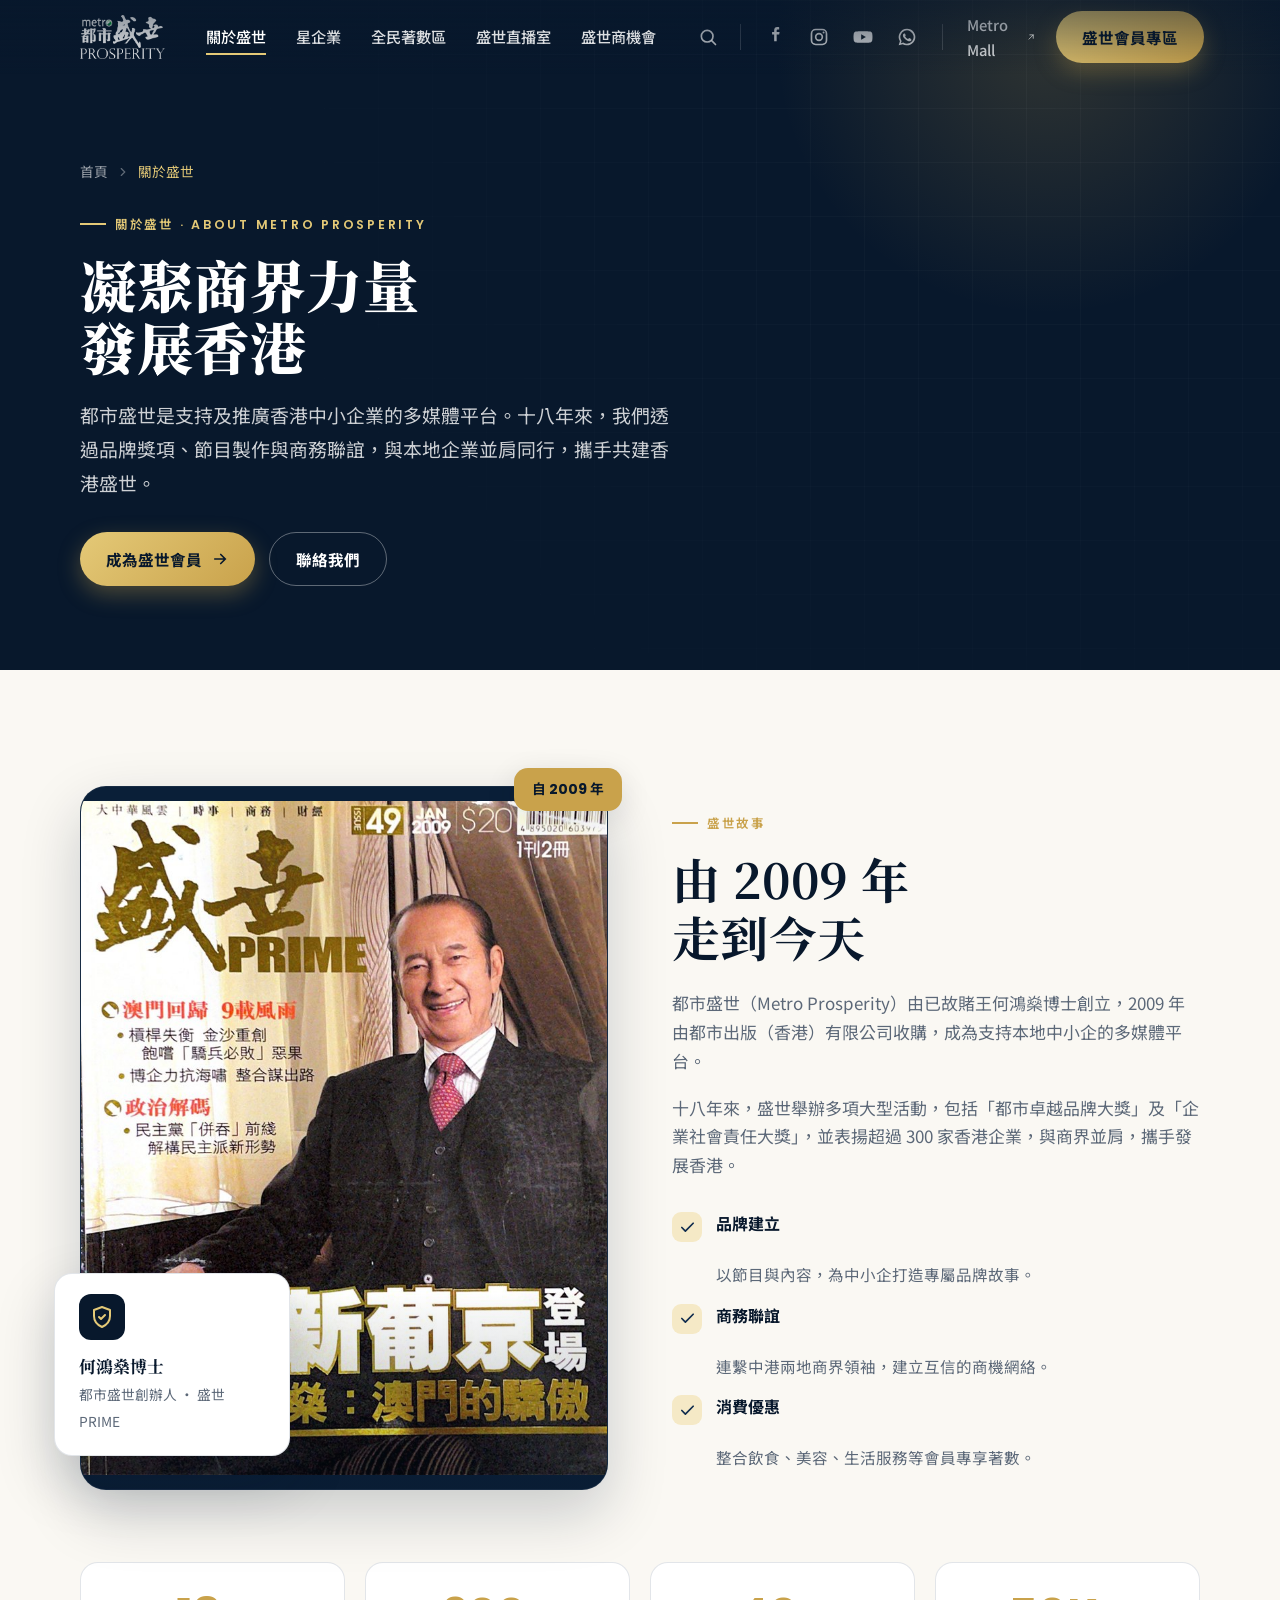
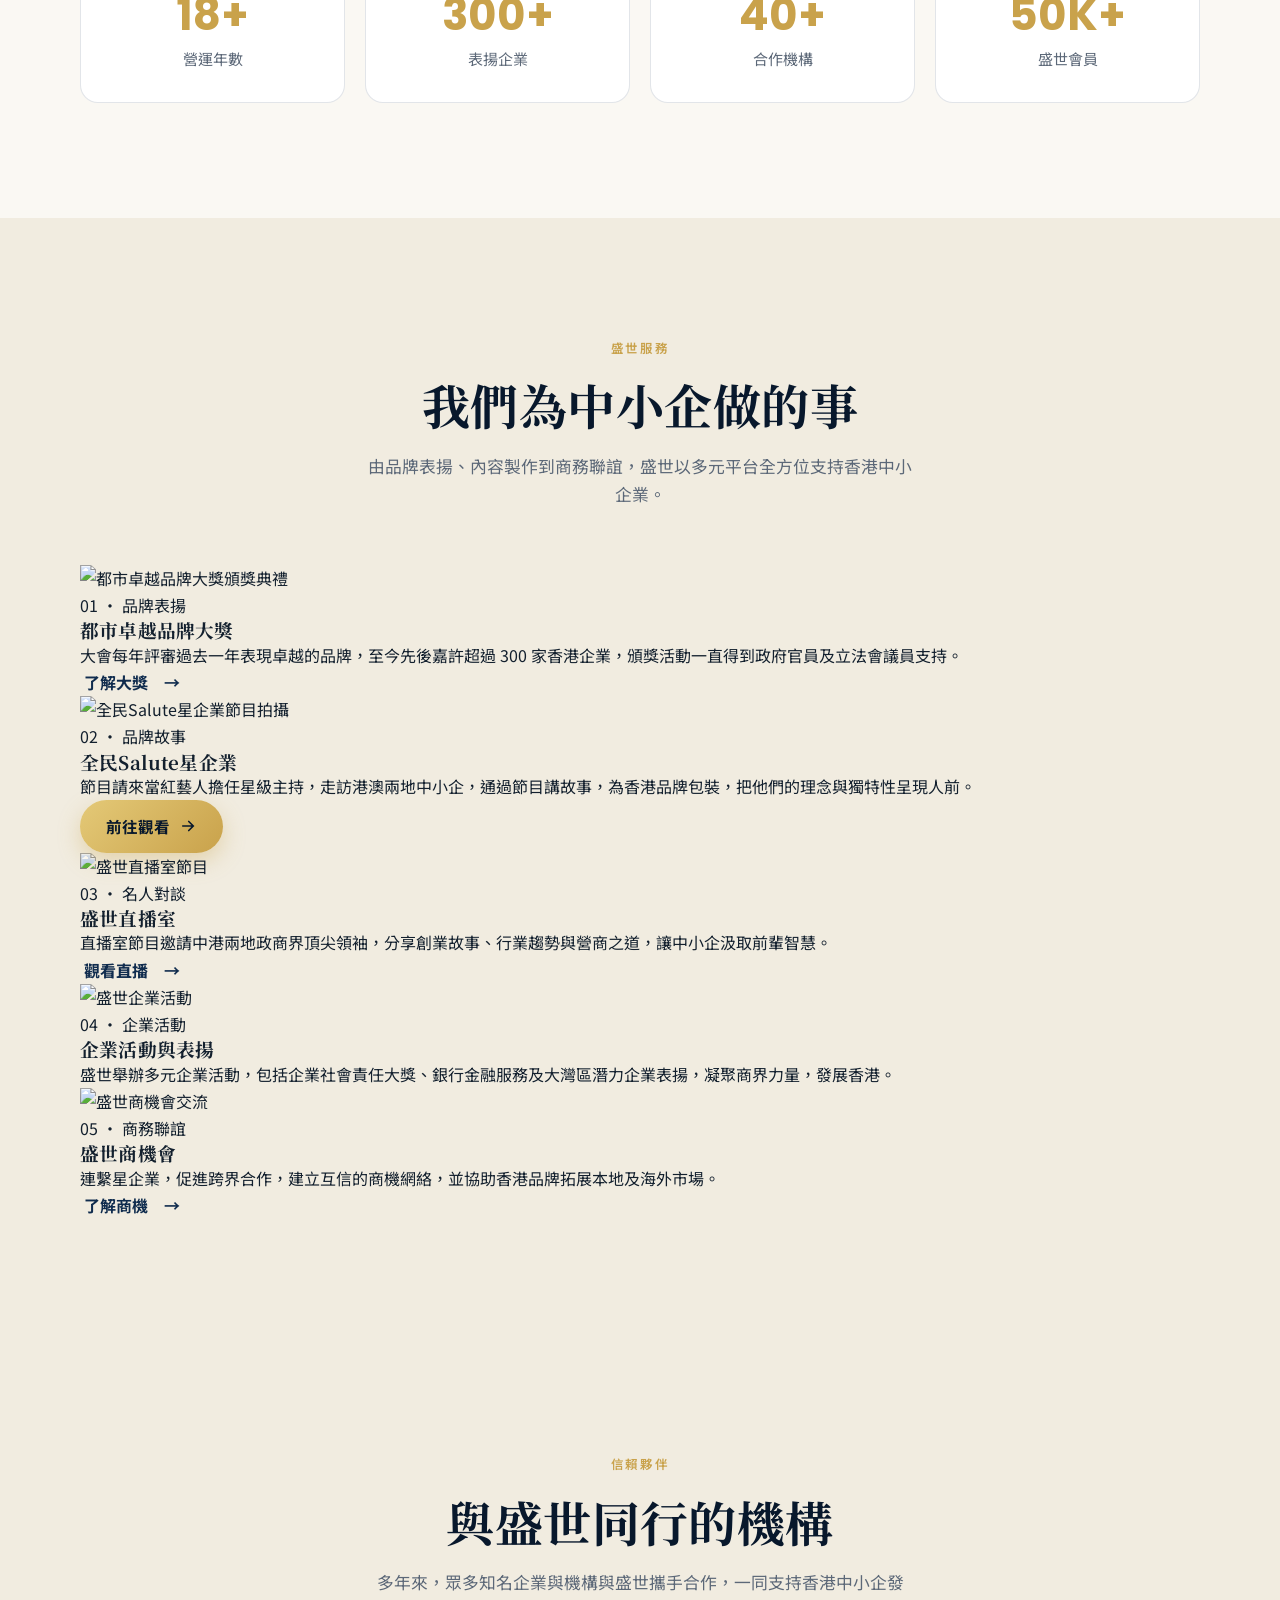
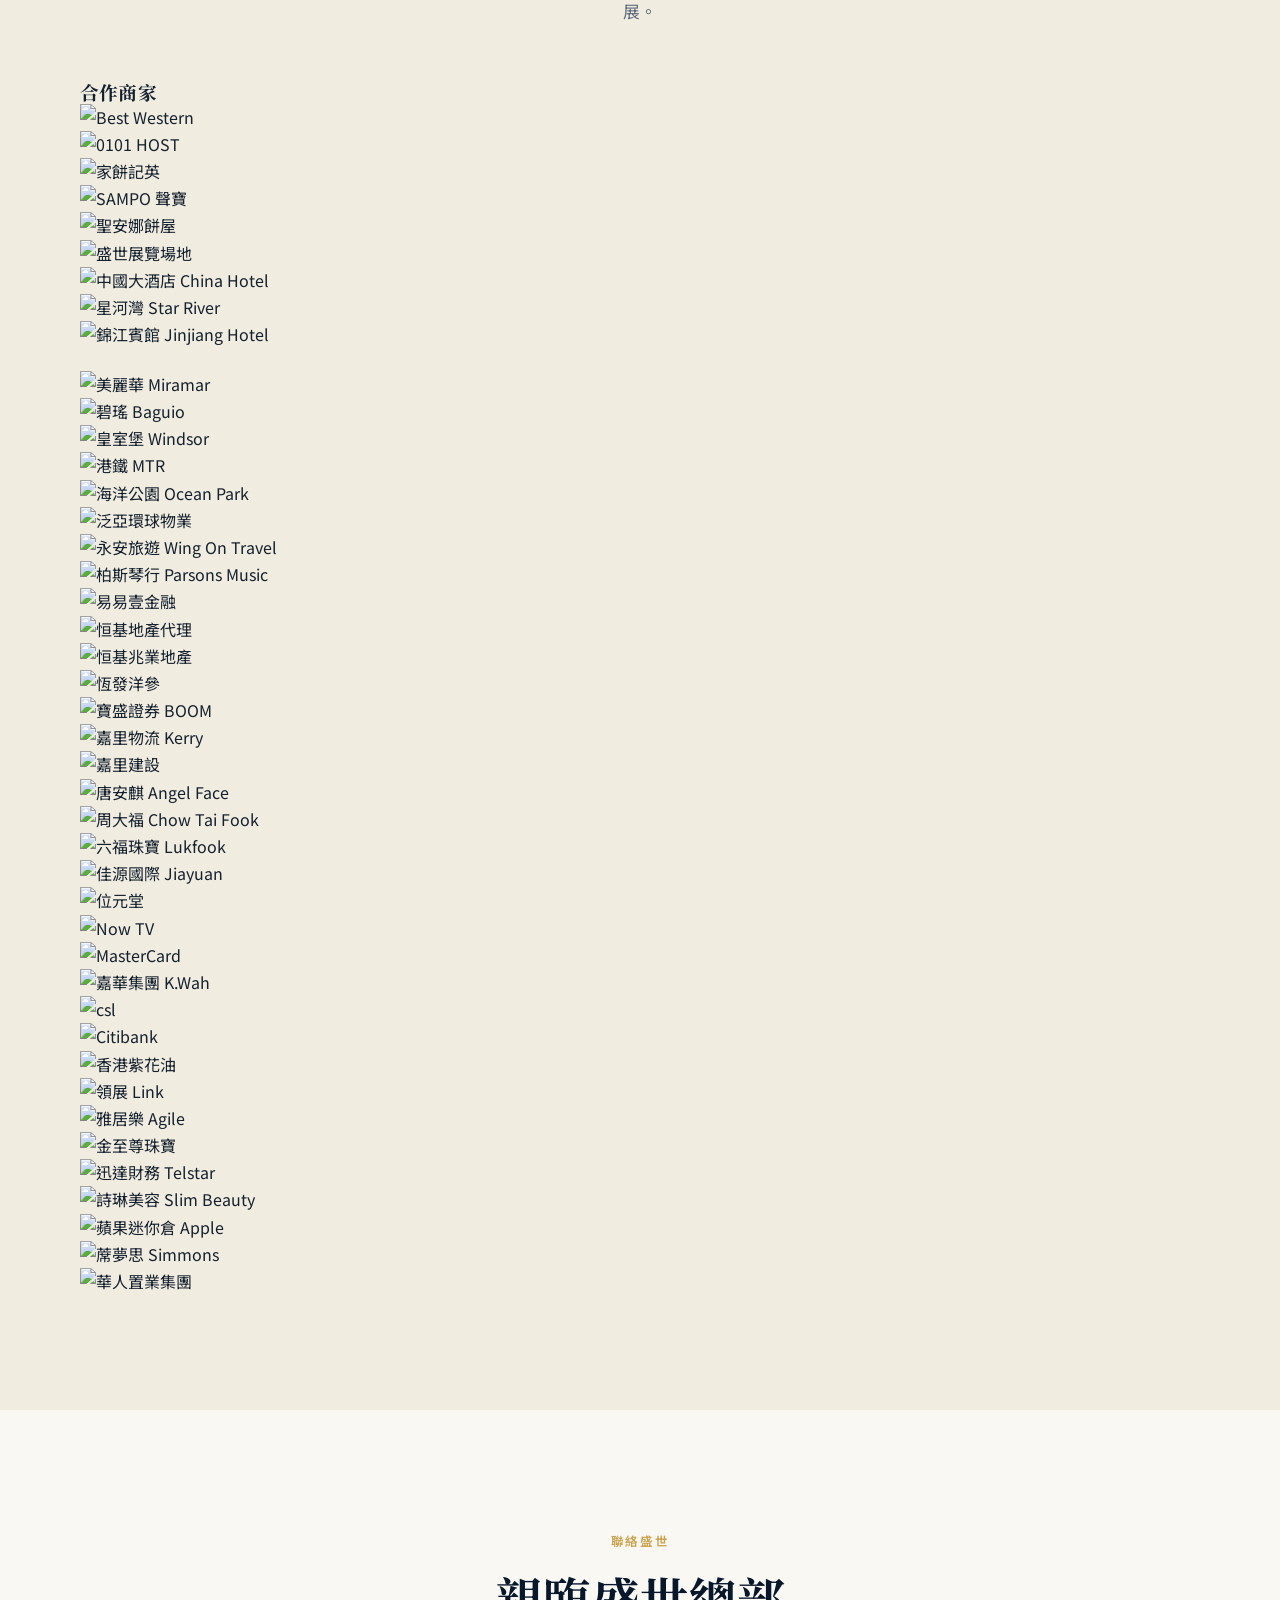
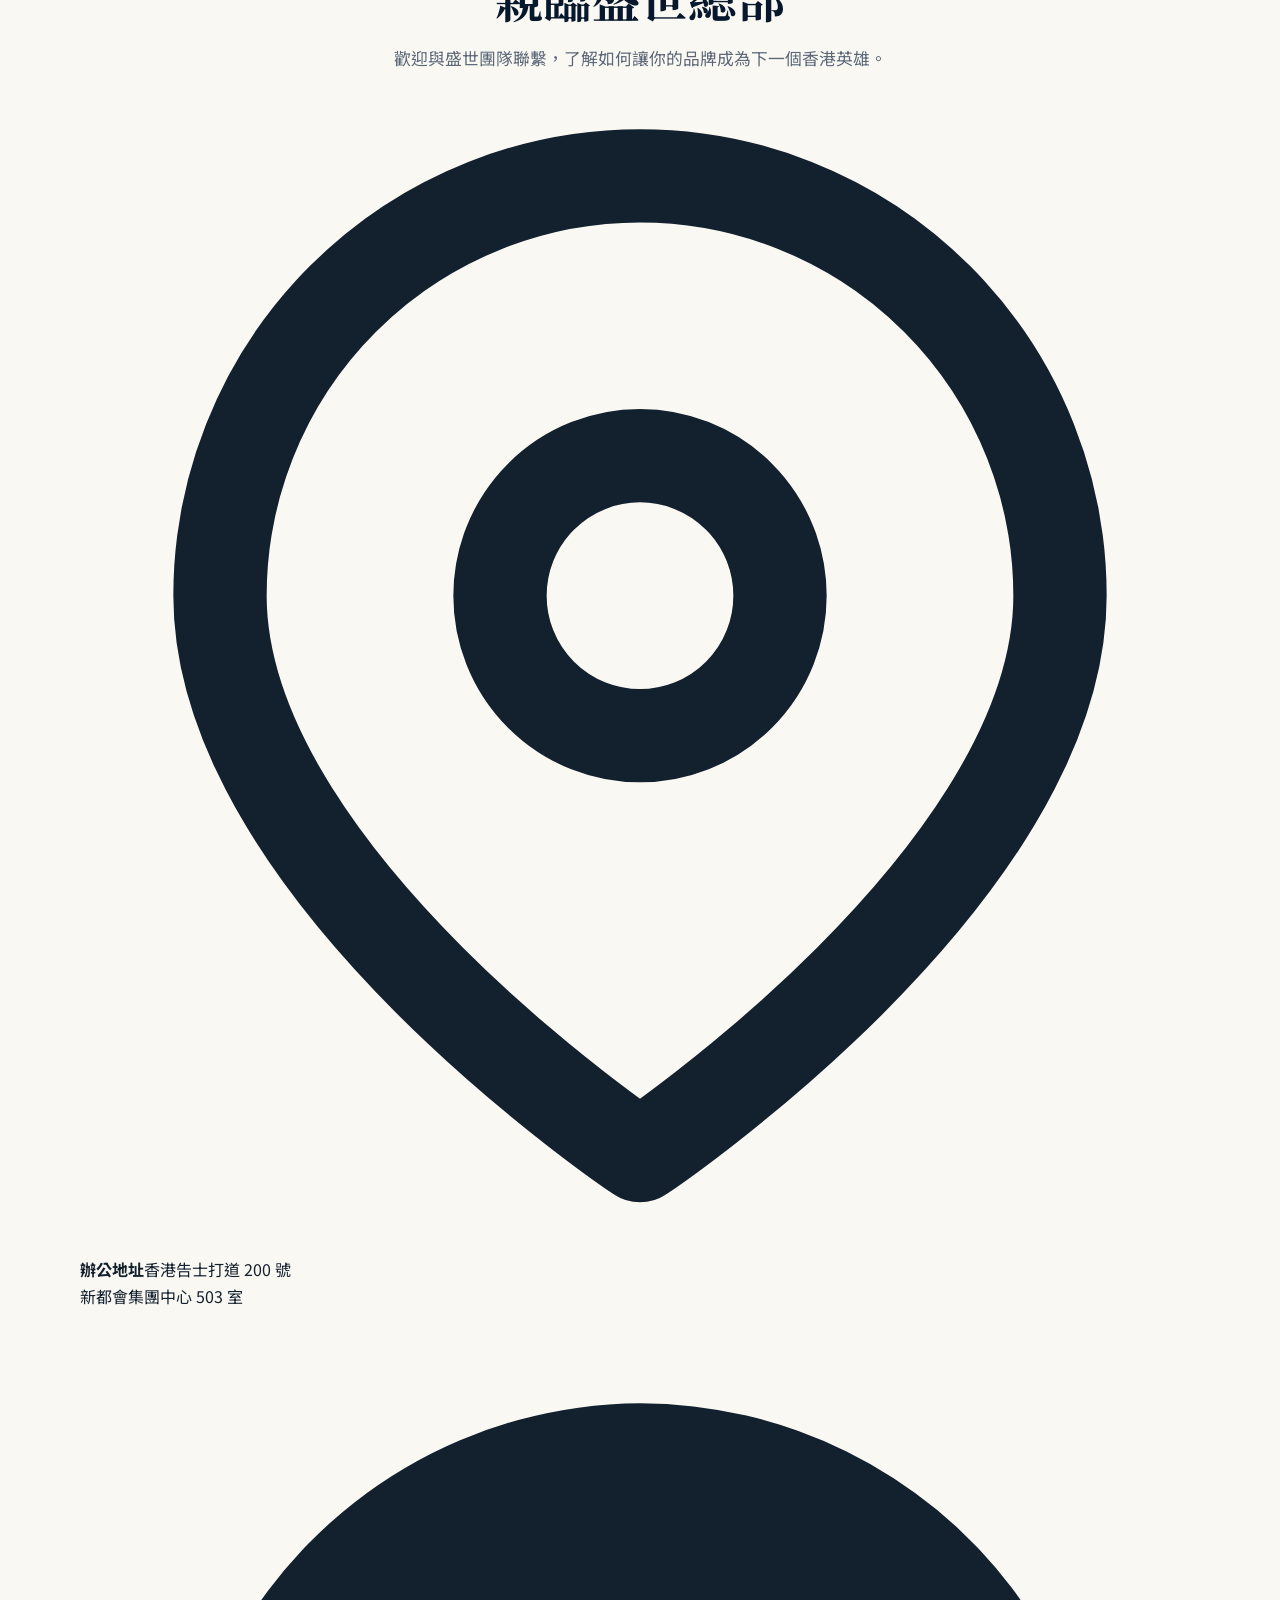
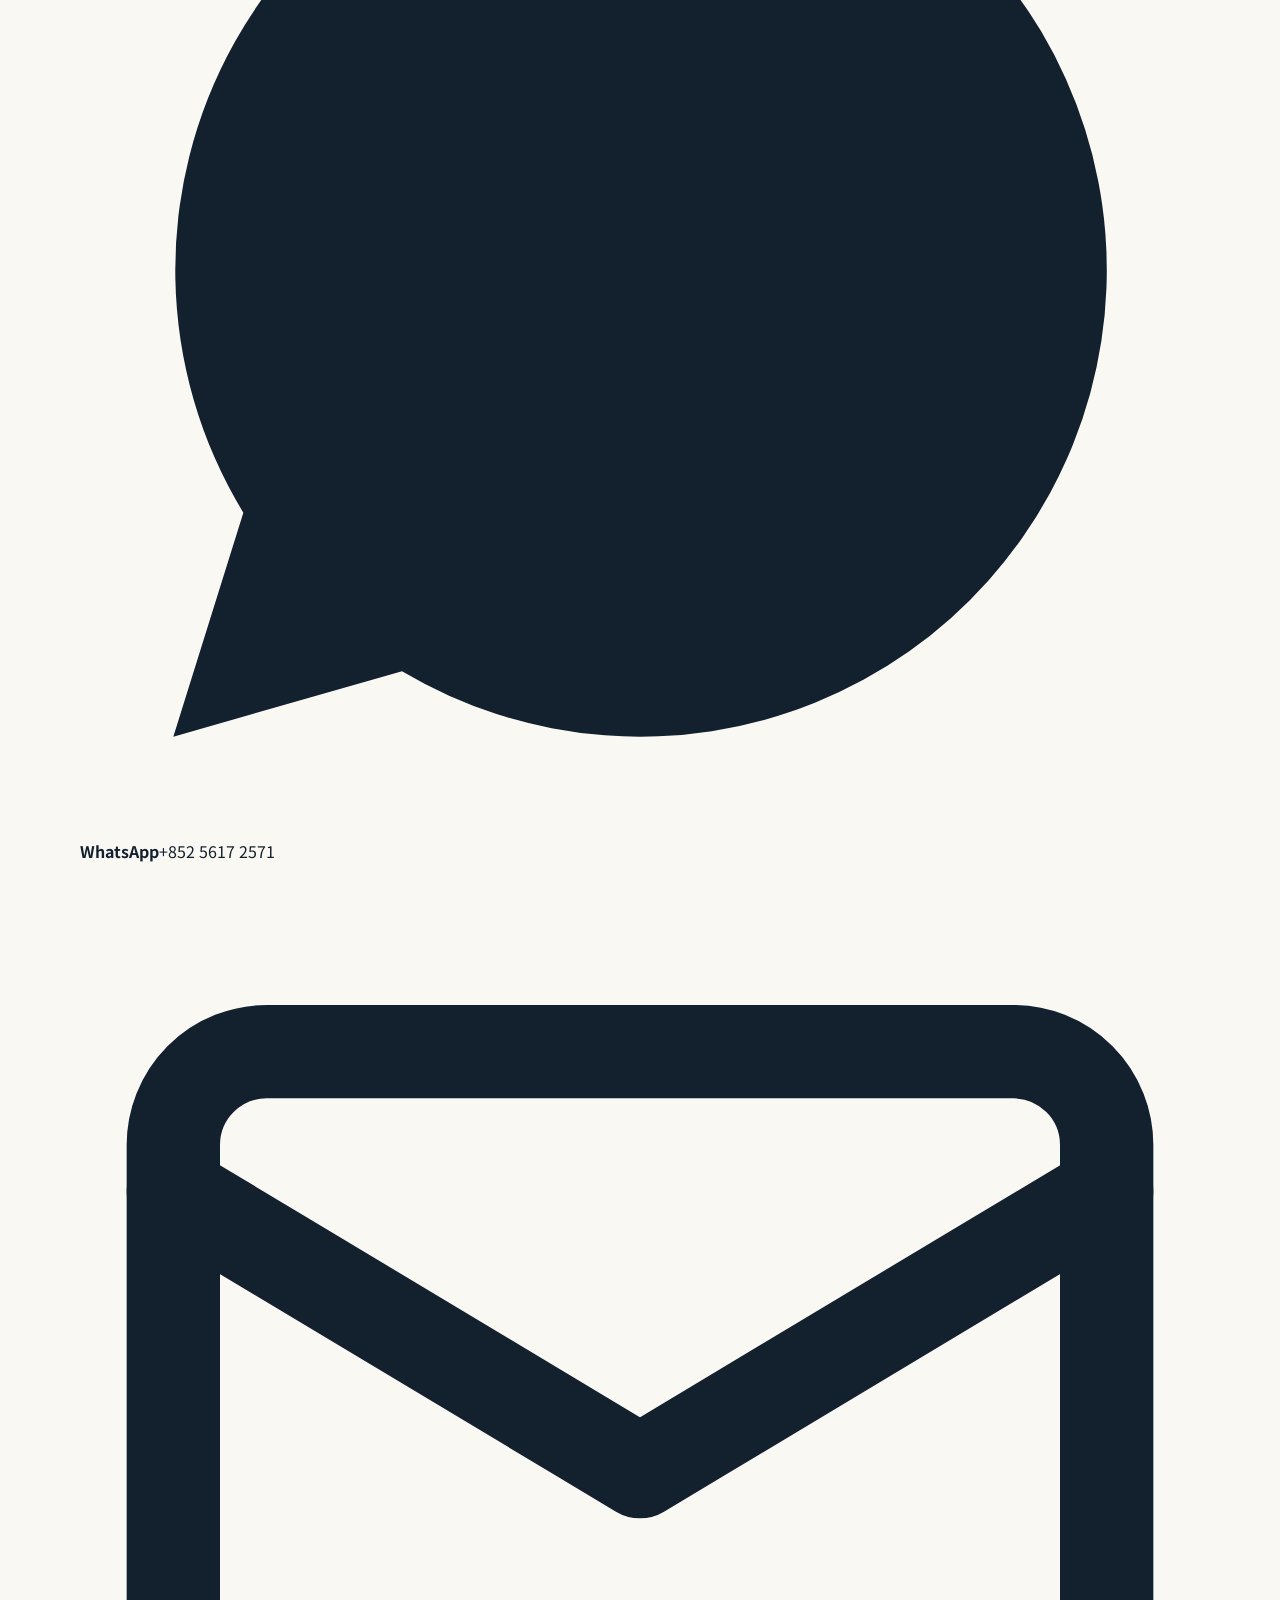
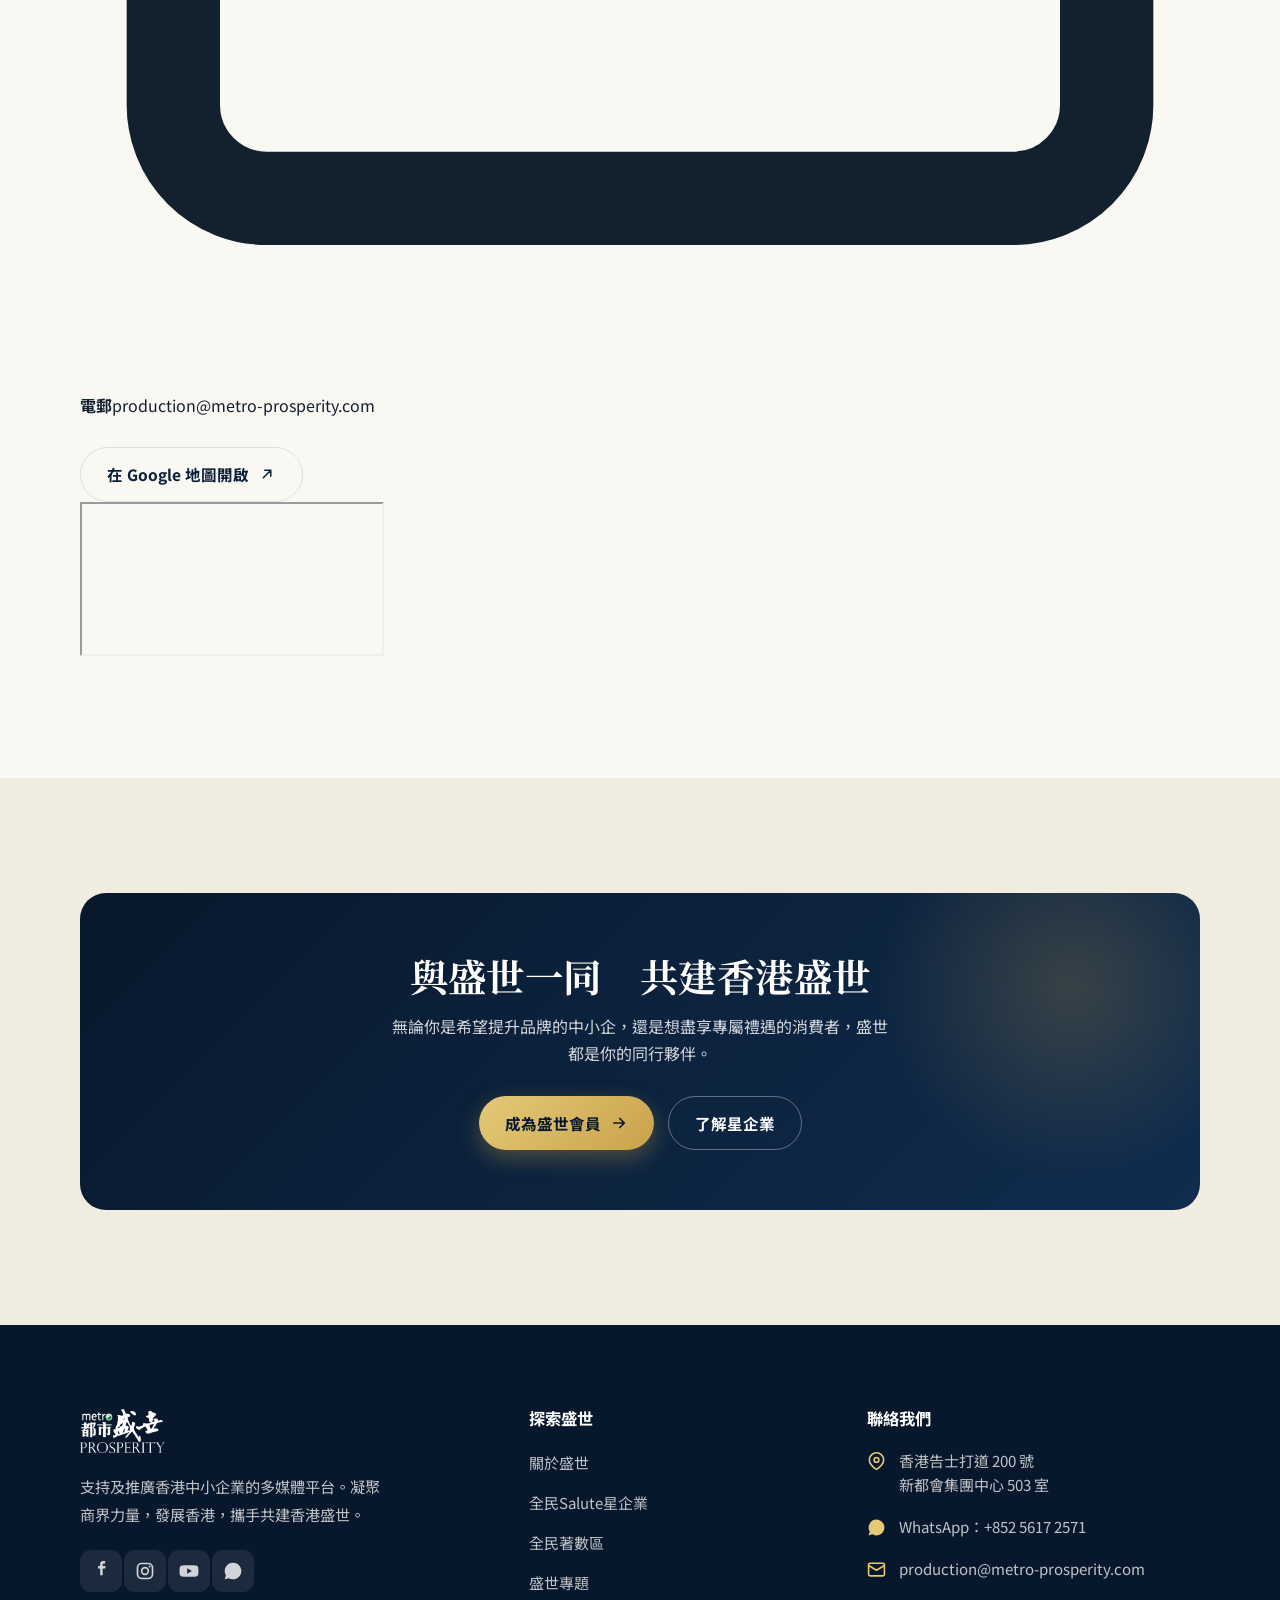
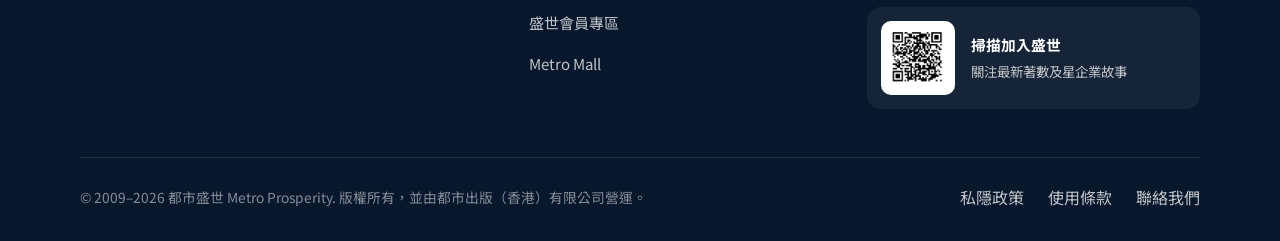
==== commit 8740e0d4: "Update about.html" ====
--- a/about.html
+++ b/about.html
@@ -170,59 +170,137 @@
       <h2 class="sec-title">我們為中小企做的事</h2>
       <p class="sec-intro">由品牌表揚、內容製作到商務聯誼，盛世以多元平台全方位支持香港中小企業。</p>
     </div>
-    <div class="feature-grid">
-      <div class="feature-card" data-reveal>
-        <div class="ic"><svg viewBox="0 0 24 24" fill="none" stroke="currentColor" stroke-width="2" stroke-linecap="round" stroke-linejoin="round"><circle cx="12" cy="8" r="6"/><path d="M8.2 13.5 7 22l5-3 5 3-1.2-8.5"/></svg></div>
-        <h3>都市卓越品牌大獎</h3><p>每年表揚在創新、服務及品牌建立上表現卓越的香港企業。</p>
-      </div>
-      <a class="feature-card" href="star-company.html" data-reveal data-delay="1">
-        <div class="ic"><svg viewBox="0 0 24 24" fill="none" stroke="currentColor" stroke-width="2" stroke-linecap="round" stroke-linejoin="round"><path d="m12 3 2.5 5.3 5.8.8-4.2 4 1 5.7L12 21l-5.1 2.6 1-5.7-4.2-4 5.8-.8z"/></svg></div>
-        <h3>全民Salute星企業</h3><p>星級主持走訪中小企，拍攝專屬品牌故事，多平台曝光。</p>
-      </a>
-      <a class="feature-card" href="index.html#live" data-reveal data-delay="2">
-        <div class="ic"><svg viewBox="0 0 24 24" fill="none" stroke="currentColor" stroke-width="2" stroke-linecap="round" stroke-linejoin="round"><path d="M2 8a13 13 0 0 1 20 0M5 12a8 8 0 0 1 14 0"/><circle cx="12" cy="17" r="2"/></svg></div>
-        <h3>盛世直播室</h3><p>請來中港兩地政商界領袖，分享創業故事與營商之道。</p>
-      </a>
-      <div class="feature-card" data-reveal>
-        <div class="ic"><svg viewBox="0 0 24 24" fill="none" stroke="currentColor" stroke-width="2" stroke-linecap="round" stroke-linejoin="round"><rect x="3" y="4" width="18" height="18" rx="2"/><path d="M16 2v4M8 2v4M3 10h18"/></svg></div>
-        <h3>企業活動</h3><p>企業社會責任大獎、銀行金融服務及大灣區潛力企業表揚。</p>
-      </div>
-      <a class="feature-card" href="index.html#biz" data-reveal data-delay="1">
-        <div class="ic"><svg viewBox="0 0 24 24" fill="none" stroke="currentColor" stroke-width="2" stroke-linecap="round" stroke-linejoin="round"><circle cx="6" cy="6" r="3"/><circle cx="18" cy="18" r="3"/><circle cx="18" cy="6" r="3"/><path d="M9 6h6M6 9v6a3 3 0 0 0 3 3h6"/></svg></div>
-        <h3>盛世商機會</h3><p>連繫星企業，促進跨界合作，攜手開拓本地及海外市場。</p>
-      </a>
-      <a class="feature-card" href="deals.html" data-reveal data-delay="2">
-        <div class="ic"><svg viewBox="0 0 24 24" fill="none" stroke="currentColor" stroke-width="2" stroke-linecap="round" stroke-linejoin="round"><path d="M3 9 9 3l12 12-6 6z"/><circle cx="7.5" cy="7.5" r="1.5"/></svg></div>
-        <h3>全民著數區</h3><p>整合飲食、美容、生活服務優惠，把實惠帶給盛世會員。</p>
-      </a>
-    </div>
-  </div>
-</section>
-
-<!-- ============================= PARTNERS ============================= -->
-<section class="section">
+    <div class="media-rows">
+      <div class="media-row flip" data-reveal>
+        <div class="media"><img src="assets/img/about/award.jpg" alt="都市卓越品牌大獎頒獎典禮"><span class="tint"></span></div>
+        <div class="copy">
+          <span class="num">01 · 品牌表揚</span>
+          <h3>都市卓越品牌大獎</h3>
+          <p>大會每年評審過去一年表現卓越的品牌，至今先後嘉許超過 300 家香港企業，頒獎活動一直得到政府官員及立法會議員支持。</p>
+          <a class="btn-ghost" href="index.html#awards">了解大獎　<span class="arr">→</span></a>
+        </div>
+      </div>
+      <div class="media-row" data-reveal>
+        <div class="media"><img src="assets/img/about/star.jpg" alt="全民Salute星企業節目拍攝"><span class="tint"></span></div>
+        <div class="copy">
+          <span class="num">02 · 品牌故事</span>
+          <h3>全民Salute星企業</h3>
+          <p>節目請來當紅藝人擔任星級主持，走訪港澳兩地中小企，通過節目講故事，為香港品牌包裝，把他們的理念與獨特性呈現人前。</p>
+          <a class="btn btn-primary" href="star-company.html">前往觀看
+            <svg viewBox="0 0 24 24" fill="none" stroke="currentColor" stroke-width="2.2" stroke-linecap="round"><path d="M5 12h14M13 6l6 6-6 6"/></svg>
+          </a>
+        </div>
+      </div>
+      <div class="media-row flip" data-reveal>
+        <div class="media"><img src="assets/img/about/live.jpg" alt="盛世直播室節目"><span class="tint"></span></div>
+        <div class="copy">
+          <span class="num">03 · 名人對談</span>
+          <h3>盛世直播室</h3>
+          <p>直播室節目邀請中港兩地政商界頂尖領袖，分享創業故事、行業趨勢與營商之道，讓中小企汲取前輩智慧。</p>
+          <a class="btn-ghost" href="index.html#live">觀看直播　<span class="arr">→</span></a>
+        </div>
+      </div>
+      <div class="media-row" data-reveal>
+        <div class="media"><img src="assets/img/about/events.jpg" alt="盛世企業活動"><span class="tint"></span></div>
+        <div class="copy">
+          <span class="num">04 · 企業活動</span>
+          <h3>企業活動與表揚</h3>
+          <p>盛世舉辦多元企業活動，包括企業社會責任大獎、銀行金融服務及大灣區潛力企業表揚，凝聚商界力量，發展香港。</p>
+        </div>
+      </div>
+      <div class="media-row flip" data-reveal>
+        <div class="media"><img src="assets/img/about/biz.jpg" alt="盛世商機會交流"><span class="tint"></span></div>
+        <div class="copy">
+          <span class="num">05 · 商務聯誼</span>
+          <h3>盛世商機會</h3>
+          <p>連繫星企業，促進跨界合作，建立互信的商機網絡，並協助香港品牌拓展本地及海外市場。</p>
+          <a class="btn-ghost" href="index.html#biz">了解商機　<span class="arr">→</span></a>
+        </div>
+      </div>
+    </div>
+  </div>
+</section>
+
+<!-- ============================= PARTNERS / LOGO WALLS ============================= -->
+<section class="section awards">
   <div class="container">
     <div class="sec-head center" data-reveal>
       <span class="eyebrow">信賴夥伴</span>
       <h2 class="sec-title">與盛世同行的機構</h2>
-      <p class="sec-intro">多年來，超過 40 家知名企業與機構與盛世攜手合作，一同支持香港中小企發展。</p>
-    </div>
-    <div class="partner-grid" data-reveal>
-      <div class="p">港鐵<small>MTR</small></div>
-      <div class="p">海洋公園<small>Ocean Park</small></div>
-      <div class="p">周大福<small>Chow Tai Fook</small></div>
-      <div class="p">Citibank<small>花旗銀行</small></div>
-      <div class="p">csl<small>電訊</small></div>
-      <div class="p">Now TV<small>電視</small></div>
-      <div class="p">嘉華集團<small>K. Wah Group</small></div>
-      <div class="p">Best Western<small>酒店</small></div>
-      <div class="p">都市日報<small>Metro Daily</small></div>
-      <div class="p">商會夥伴<small>Chambers</small></div>
-      <div class="p">金融機構<small>Finance</small></div>
-      <div class="p">大灣區企業<small>GBA</small></div>
-      <div class="p">本地品牌<small>HK Brands</small></div>
-      <div class="p">傳媒夥伴<small>Media</small></div>
-      <div class="p">＋ 更多<small>40+ Partners</small></div>
+      <p class="sec-intro">多年來，眾多知名企業與機構與盛世攜手合作，一同支持香港中小企發展。</p>
+    </div>
+    <h3 class="wall-title" data-reveal>合作商家</h3>
+    <div class="logo-wall merchants" data-reveal>
+      <div class="logo-tile"><img src="assets/img/partners/m01.png" alt="Best Western" loading="lazy"></div>
+      <div class="logo-tile"><img src="assets/img/partners/m02.png" alt="0101 HOST" loading="lazy"></div>
+      <div class="logo-tile"><img src="assets/img/partners/m03.jpg" alt="家餅記英" loading="lazy"></div>
+      <div class="logo-tile"><img src="assets/img/partners/m04.png" alt="SAMPO 聲寶" loading="lazy"></div>
+      <div class="logo-tile"><img src="assets/img/partners/m05.jpg" alt="聖安娜餅屋" loading="lazy"></div>
+      <div class="logo-tile"><img src="assets/img/partners/m06.jpg" alt="盛世展覽場地" loading="lazy"></div>
+      <div class="logo-tile"><img src="assets/img/partners/m07.jpg" alt="中國大酒店 China Hotel" loading="lazy"></div>
+      <div class="logo-tile"><img src="assets/img/partners/m08.png" alt="星河灣 Star River" loading="lazy"></div>
+      <div class="logo-tile"><img src="assets/img/partners/m09.png" alt="錦江賓館 Jinjiang Hotel" loading="lazy"></div>
+    </div>
+    <h3 class="wall-title" data-reveal>合作夥伴</h3>
+    <div class="logo-wall" data-reveal>
+      <div class="logo-tile"><img src="assets/img/partners/p01.png" alt="美麗華 Miramar" loading="lazy"></div>
+      <div class="logo-tile"><img src="assets/img/partners/p02.png" alt="碧瑤 Baguio" loading="lazy"></div>
+      <div class="logo-tile"><img src="assets/img/partners/p03.png" alt="皇室堡 Windsor" loading="lazy"></div>
+      <div class="logo-tile"><img src="assets/img/partners/p04.jpg" alt="港鐵 MTR" loading="lazy"></div>
+      <div class="logo-tile"><img src="assets/img/partners/p05.jpg" alt="海洋公園 Ocean Park" loading="lazy"></div>
+      <div class="logo-tile"><img src="assets/img/partners/p06.jpg" alt="泛亞環球物業" loading="lazy"></div>
+      <div class="logo-tile"><img src="assets/img/partners/p07.jpg" alt="永安旅遊 Wing On Travel" loading="lazy"></div>
+      <div class="logo-tile"><img src="assets/img/partners/p08.jpg" alt="柏斯琴行 Parsons Music" loading="lazy"></div>
+      <div class="logo-tile"><img src="assets/img/partners/p09.jpg" alt="易易壹金融" loading="lazy"></div>
+      <div class="logo-tile"><img src="assets/img/partners/p10.jpg" alt="恒基地產代理" loading="lazy"></div>
+      <div class="logo-tile"><img src="assets/img/partners/p11.png" alt="恒基兆業地產" loading="lazy"></div>
+      <div class="logo-tile"><img src="assets/img/partners/p12.jpg" alt="恆發洋參" loading="lazy"></div>
+      <div class="logo-tile"><img src="assets/img/partners/p13.png" alt="寶盛證券 BOOM" loading="lazy"></div>
+      <div class="logo-tile"><img src="assets/img/partners/p14.png" alt="嘉里物流 Kerry" loading="lazy"></div>
+      <div class="logo-tile"><img src="assets/img/partners/p15.png" alt="嘉里建設" loading="lazy"></div>
+      <div class="logo-tile"><img src="assets/img/partners/p16.jpg" alt="唐安麒 Angel Face" loading="lazy"></div>
+      <div class="logo-tile"><img src="assets/img/partners/p17.jpg" alt="周大福 Chow Tai Fook" loading="lazy"></div>
+      <div class="logo-tile"><img src="assets/img/partners/p18.png" alt="六福珠寶 Lukfook" loading="lazy"></div>
+      <div class="logo-tile"><img src="assets/img/partners/p19.png" alt="佳源國際 Jiayuan" loading="lazy"></div>
+      <div class="logo-tile"><img src="assets/img/partners/p20.jpg" alt="位元堂" loading="lazy"></div>
+      <div class="logo-tile"><img src="assets/img/partners/p21.png" alt="Now TV" loading="lazy"></div>
+      <div class="logo-tile"><img src="assets/img/partners/p22.png" alt="MasterCard" loading="lazy"></div>
+      <div class="logo-tile"><img src="assets/img/partners/p23.jpg" alt="嘉華集團 K.Wah" loading="lazy"></div>
+      <div class="logo-tile"><img src="assets/img/partners/p24.png" alt="csl" loading="lazy"></div>
+      <div class="logo-tile"><img src="assets/img/partners/p25.png" alt="Citibank" loading="lazy"></div>
+      <div class="logo-tile"><img src="assets/img/partners/p26.png" alt="香港紫花油" loading="lazy"></div>
+      <div class="logo-tile"><img src="assets/img/partners/p27.png" alt="領展 Link" loading="lazy"></div>
+      <div class="logo-tile"><img src="assets/img/partners/p28.jpg" alt="雅居樂 Agile" loading="lazy"></div>
+      <div class="logo-tile"><img src="assets/img/partners/p29.jpg" alt="金至尊珠寶" loading="lazy"></div>
+      <div class="logo-tile"><img src="assets/img/partners/p30.jpg" alt="迅達財務 Telstar" loading="lazy"></div>
+      <div class="logo-tile"><img src="assets/img/partners/p31.png" alt="詩琳美容 Slim Beauty" loading="lazy"></div>
+      <div class="logo-tile"><img src="assets/img/partners/p32.jpg" alt="蘋果迷你倉 Apple" loading="lazy"></div>
+      <div class="logo-tile"><img src="assets/img/partners/p33.png" alt="蓆夢思 Simmons" loading="lazy"></div>
+      <div class="logo-tile"><img src="assets/img/partners/p34.png" alt="華人置業集團" loading="lazy"></div>
+    </div>
+  </div>
+</section>
+
+<!-- ============================= LOCATION / MAP ============================= -->
+<section class="section">
+  <div class="container">
+    <div class="sec-head center" data-reveal>
+      <span class="eyebrow">聯絡盛世</span>
+      <h2 class="sec-title">親臨盛世總部</h2>
+      <p class="sec-intro">歡迎與盛世團隊聯繫，了解如何讓你的品牌成為下一個香港英雄。</p>
+    </div>
+    <div class="map-grid" data-reveal>
+      <div class="map-info">
+        <div class="row"><span class="ic"><svg viewBox="0 0 24 24" fill="none" stroke="currentColor" stroke-width="2" stroke-linecap="round" stroke-linejoin="round"><path d="M21 10c0 6-9 12-9 12s-9-6-9-12a9 9 0 0 1 18 0z"/><circle cx="12" cy="10" r="3"/></svg></span><div><b>辦公地址</b><span>香港告士打道 200 號<br/>新都會集團中心 503 室</span></div></div>
+        <div class="row"><span class="ic"><svg viewBox="0 0 24 24" fill="currentColor"><path d="M12 2a10 10 0 0 0-8.5 15.2L2 22l4.9-1.4A10 10 0 1 0 12 2z"/></svg></span><div><b>WhatsApp</b><a href="https://wa.me/85256172571" target="_blank" rel="noopener noreferrer">+852 5617 2571</a></div></div>
+        <div class="row"><span class="ic"><svg viewBox="0 0 24 24" fill="none" stroke="currentColor" stroke-width="2" stroke-linecap="round" stroke-linejoin="round"><rect x="2" y="4" width="20" height="16" rx="2"/><path d="m2 7 10 6 10-6"/></svg></span><div><b>電郵</b><a href="mailto:production@metro-prosperity.com">production@metro-prosperity.com</a></div></div>
+        <a class="btn btn-outline" href="https://www.google.com/maps/search/?api=1&query=200+Gloucester+Road+Wan+Chai+Hong+Kong" target="_blank" rel="noopener noreferrer" style="margin-top:28px;align-self:flex-start">在 Google 地圖開啟
+          <svg viewBox="0 0 24 24" fill="none" stroke="currentColor" stroke-width="2" stroke-linecap="round"><path d="M7 17 17 7M9 7h8v8"/></svg>
+        </a>
+      </div>
+      <div class="map-frame">
+        <iframe title="都市盛世辦公地址地圖" src="https://www.google.com/maps?q=200%20Gloucester%20Road%2C%20Wan%20Chai%2C%20Hong%20Kong&z=16&output=embed" loading="lazy" referrerpolicy="no-referrer-when-downgrade" allowfullscreen></iframe>
+      </div>
     </div>
   </div>
 </section>
--- a/assets/css/styles.css
+++ b/assets/css/styles.css
@@ -266,8 +266,39 @@
 .stat .lab{margin-top:10px;color:var(--muted);font-size:.94rem}
 @media (max-width:840px){
   .about-grid{grid-template-columns:1fr}
-  .about-visual{max-width:440px;margin:0 auto}
+  /* width:100% gives the grid item a definite width so the aspect-ratio frame
+     can resolve its size; margin:0 auto alone would shrink-wrap it to ~0 */
+  .about-visual{width:100%;max-width:420px;margin-inline:auto}
   .stats-strip{grid-template-columns:1fr 1fr}
+}
+@media (max-width:560px){
+  .about-visual .ribbon{top:14px;right:14px}
+  .about-visual .floater{left:14px;right:auto;bottom:14px;max-width:74%;padding:16px 18px}
+  .about-visual .floater .badge{width:40px;height:40px;margin-bottom:9px}
+}
+
+/* ============================================================
+   MOBILE POLISH — tighter rhythm & density on small screens
+   ============================================================ */
+@media (max-width:600px){
+  .section{padding:56px 0}
+  .hero{padding-top:calc(var(--header-h) + 30px);padding-bottom:54px}
+  .hero h1{margin-top:18px}
+  .hero p.lead{margin-top:16px}
+  .hero-cta{margin-top:26px;gap:12px}
+  .hero-stats{margin-top:30px;padding-top:22px;gap:16px 26px}
+  .page-hero{padding-top:calc(var(--header-h) + 30px);padding-bottom:50px}
+  .page-hero h1{margin-top:14px}
+  .page-hero p{margin-top:16px}
+  .page-hero .hero-cta{margin-top:24px}
+  .breadcrumb{margin-bottom:18px}
+  .sec-head{margin-bottom:30px}
+  .sec-intro{font-size:1rem}
+  .stats-strip{gap:14px}
+  .stat{padding:24px 18px}
+  .feature-card{padding:26px 22px}
+  .member-inner{padding:40px 24px}
+  .cta-band .inner{padding:38px 24px}
 }
 
 /* ============================================================
